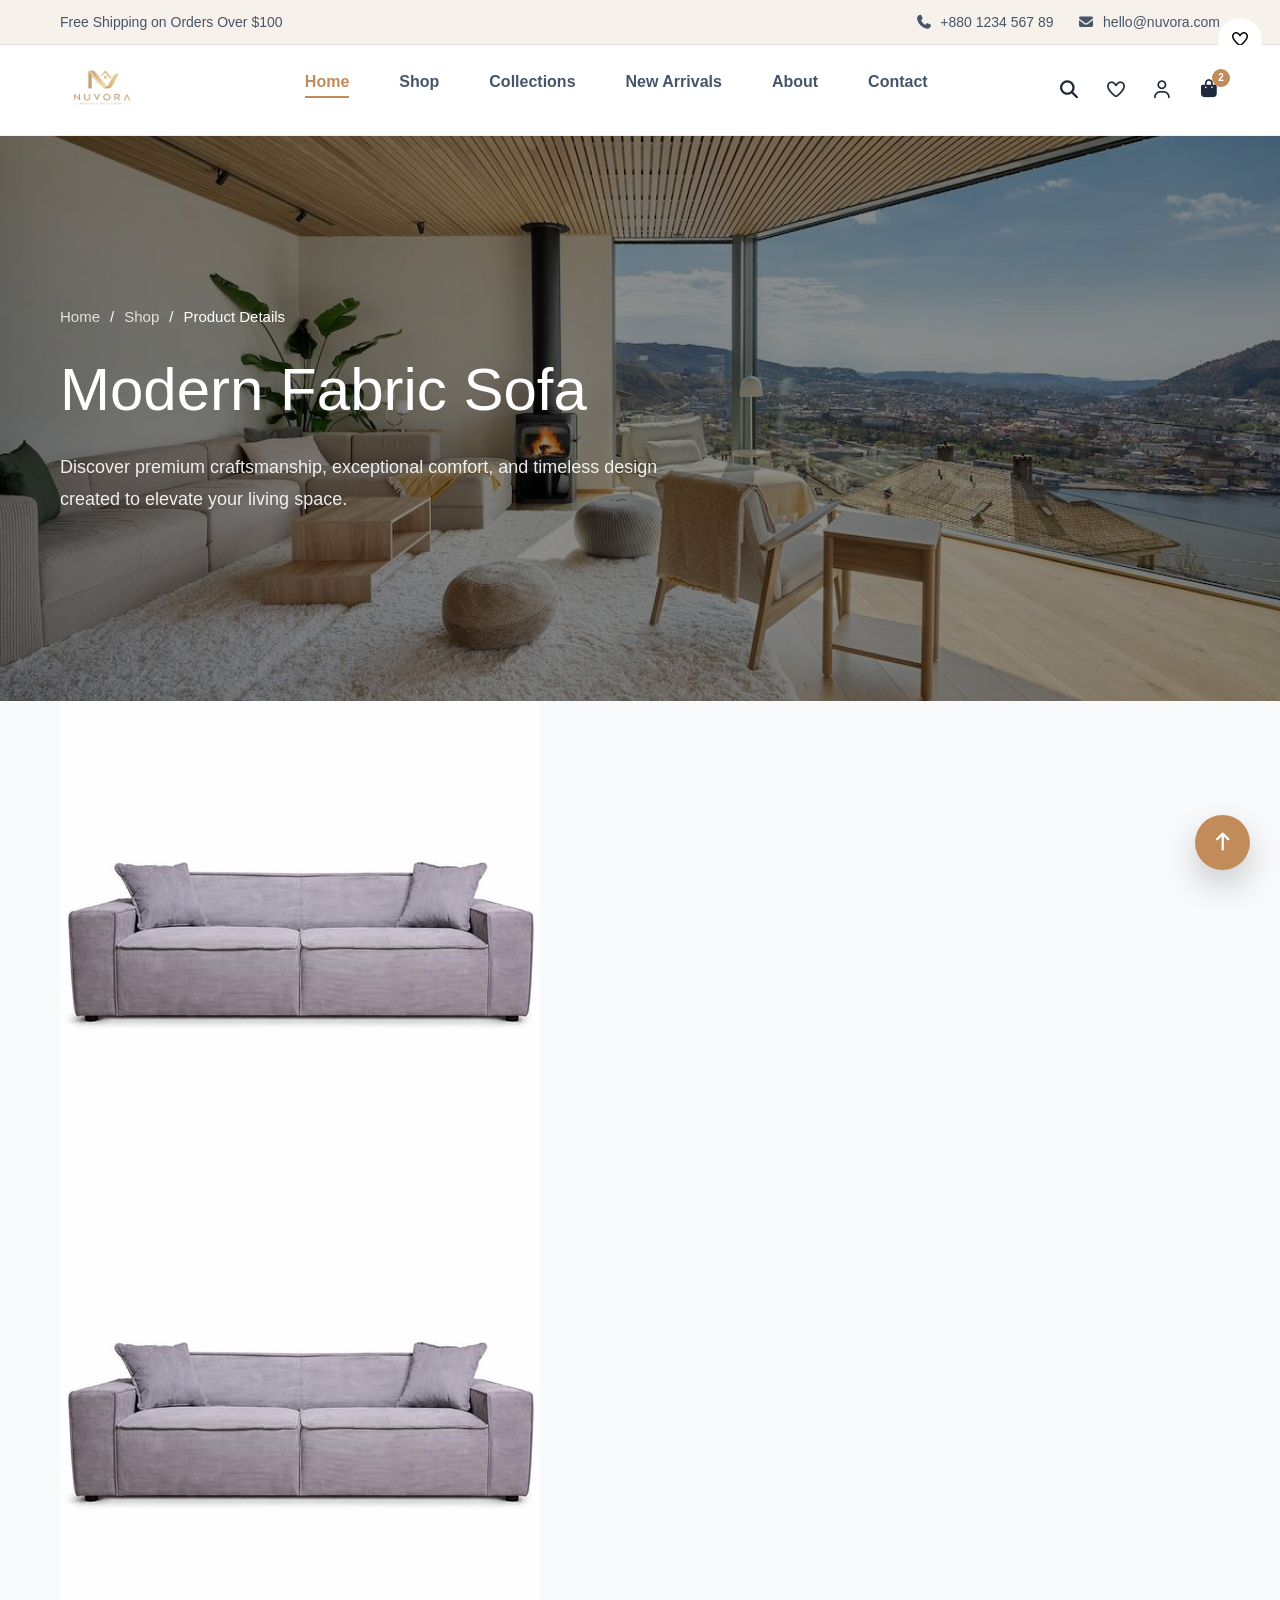
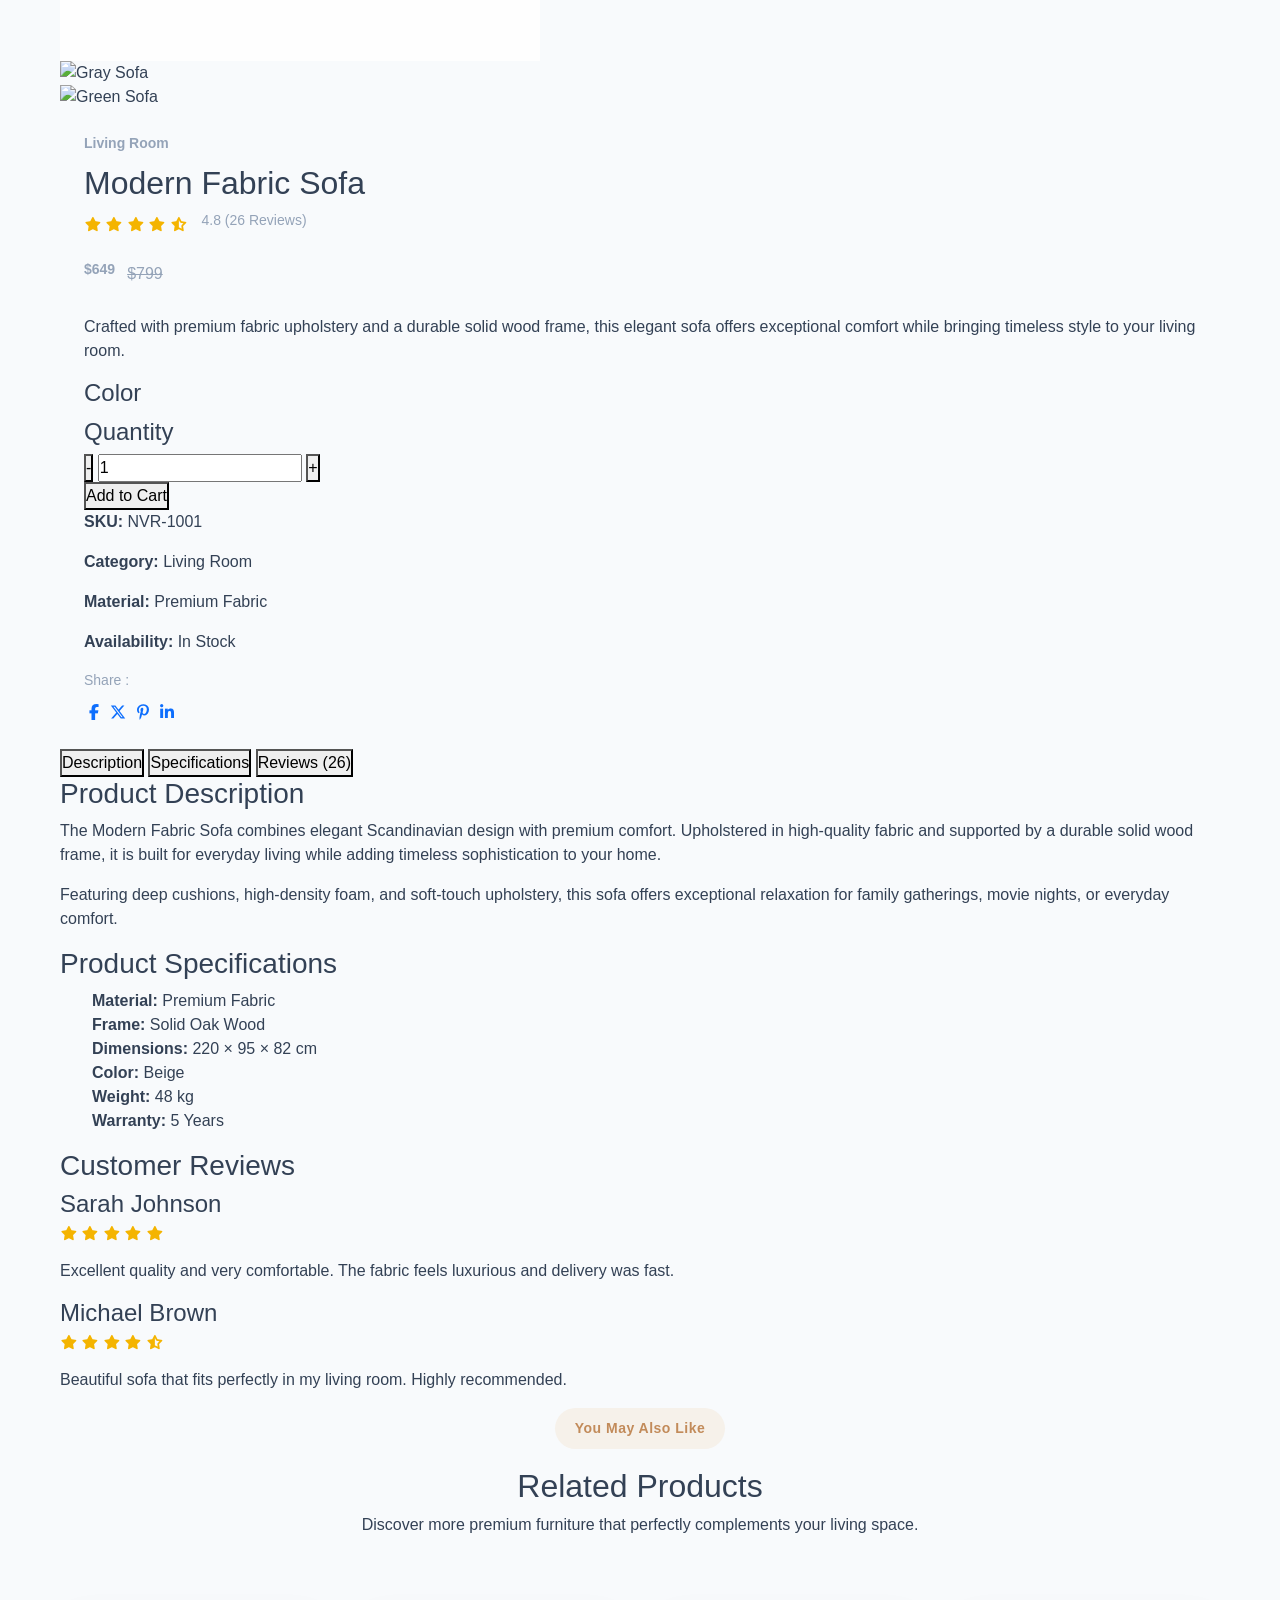
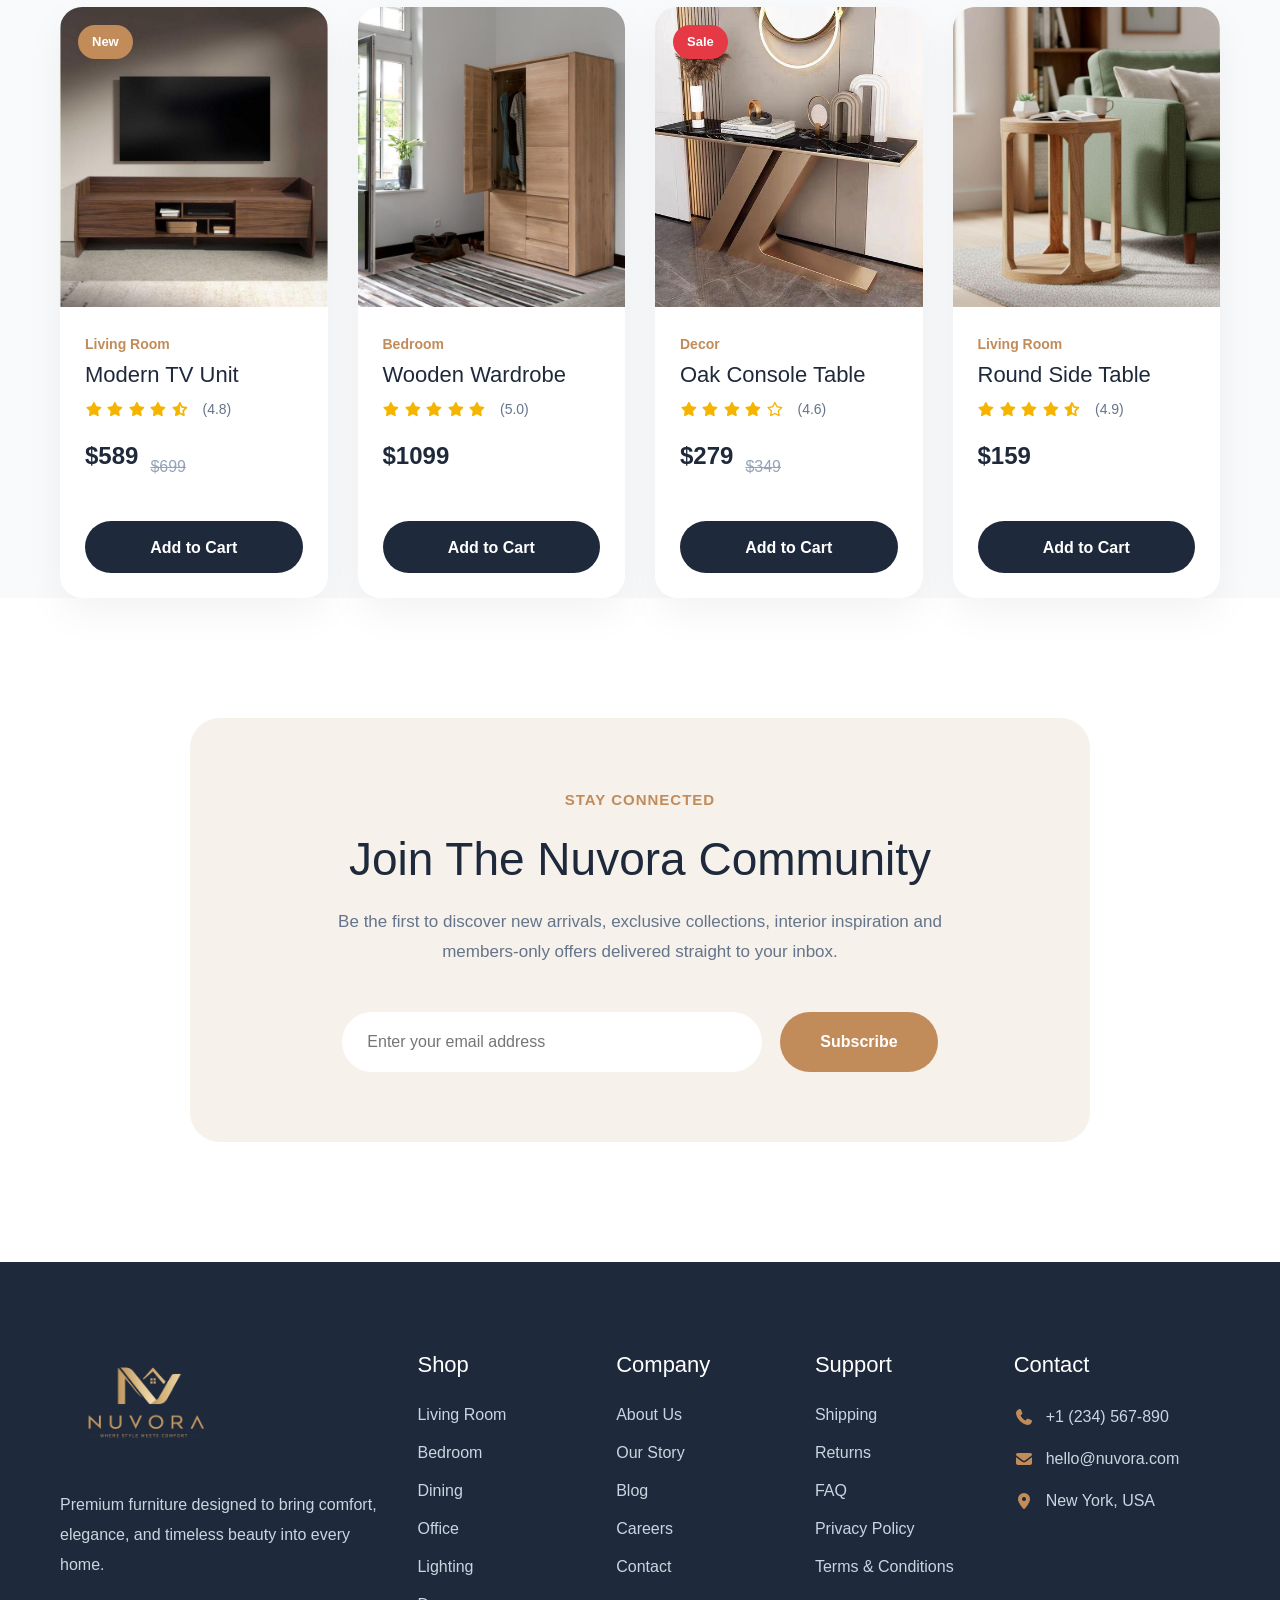
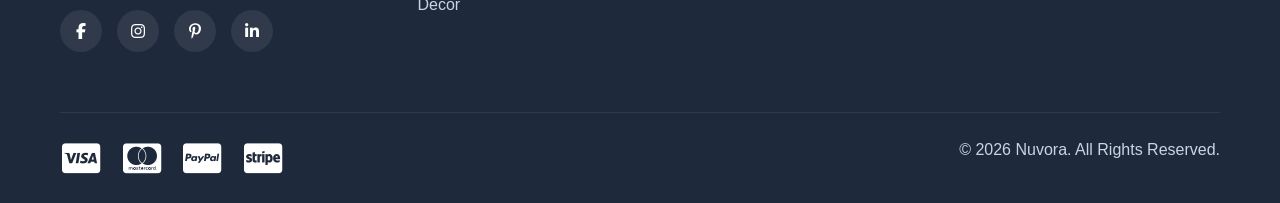
==== product-details.html @ f6ac7748 "Add files via upload" ====
<!DOCTYPE html>
<html lang="en">
<head>
    <meta charset="UTF-8">
    <meta name="viewport" content="width=device-width, initial-scale=1.0">
    <!-- <title>Document</title> -->
    <title>NUVORA</title>
    <link rel="icon" type="image/png" href="assets/images/banner-logo.png">

    <link href="https://cdn.jsdelivr.net/npm/bootstrap@5.3.7/dist/css/bootstrap.min.css" rel="stylesheet">
    <link rel="stylesheet" href="https://cdn.jsdelivr.net/npm/swiper@11/swiper-bundle.min.css">
    <!-- <link rel="stylesheet" href="https://cdn.jsdelivr.net/npm/embla-carousel/embla-carousel.min.css"> -->
    <!-- <link href="https://unpkg.com/aos@2.3.1/dist/aos.css" rel="stylesheet"> -->
    <link rel="stylesheet" href="assets/css/fonts.css">
    <link rel="stylesheet" href="assets/icons/fontawesome/css/all.css">
    <link rel="stylesheet" href="assets/css/style.css">
    <link rel="stylesheet" href="assets/css/responsive.css">
</head>
<body>
    <!-- =========================
        TOP BAR
    ========================= -->
    <div class="top-bar">
        <div class="container">
            <div class="top-bar-wrapper">

                <div class="top-bar-left">
                    <span>Free Shipping on Orders Over $100</span>
                </div>

                <div class="top-bar-right">
                    <a href="tel:+880123456789">
                        <i class="fa-solid fa-phone"></i>
                        +880 1234 567 89
                    </a>

                    <a href="mailto:hello@nuvora.com">
                        <i class="fa-solid fa-envelope"></i>
                        hello@nuvora.com
                    </a>
                </div>

            </div>
        </div>
    </div>



    <!-- =========================
        HEADER
    ========================= -->
    <header class="header">

        <div class="container">

            <nav class="navbar">

                <!-- Logo -->
                <a href="index.html" class="logo">
                    <img src="assets/images/banner-logo.png" alt="NUVORA">
                </a>

                <!-- Menu -->
                <ul class="nav-menu" id="navMenu">

                    <li>
                        <a href="index.html" class="active">Home</a>
                    </li>

                    <li>
                        <a href="shop.html">Shop</a>
                    </li>

                    <li>
                        <a href="collections.html">Collections</a>
                    </li>

                    <li>
                        <a href="new-arrivals.html">New Arrivals</a>
                    </li>

                    <li>
                        <a href="about.html">About</a>
                    </li>

                    <li>
                        <a href="contact.html">Contact</a>
                    </li>

                </ul>

                <!-- Actions -->
                <div class="nav-actions">

                    <!-- Search -->
                    <a href="shop.html" class="nav-icon">
                        <i class="fa-solid fa-magnifying-glass"></i>
                    </a>

                    <!-- Wishlist -->
                    <a href="wishlist.html" class="nav-icon">
                        <i class="fa-regular fa-heart"></i>
                    </a>

                    <!-- Login / My Account -->
                    <a href="login.html" class="nav-icon">
                        <i class="fa-regular fa-user"></i>
                    </a>

                    <!-- Cart -->
                    <a href="cart.html" class="nav-icon cart-icon">
                        <i class="fa-solid fa-bag-shopping"></i>
                        <span class="cart-count">2</span>
                    </a>

                </div>

                <!-- Mobile Toggle -->
                <button class="menu-toggle" id="menuToggle">
                    <span></span>
                    <span></span>
                    <span></span>
                </button>

            </nav>

        </div>

    </header>




    
    <!-- ===================================================
            PRODUCT DETAILS BANNER
    =================================================== -->
    <section class="shop-banner">

        <div class="container">

            <div class="shop-banner-content">

                <div class="breadcrumb">

                    <a href="index.html">Home</a>

                    <span>/</span>

                    <a href="shop.html">Shop</a>

                    <span>/</span>

                    <span>Product Details</span>

                </div>

                <h1>
                    Modern Fabric Sofa
                </h1>

                <p>

                    Discover premium craftsmanship, exceptional comfort,
                    and timeless design created to elevate your living space.

                </p>

            </div>

        </div>

    </section>







    <!-- ===================================================
            PRODUCT DETAILS
    =================================================== -->
    <section class="product-details">

        <div class="container">

            <div class="product-details-wrapper">

                <!-- ==========================
                        PRODUCT GALLERY
                ========================== -->

                <div class="product-gallery">

                    <!-- Main Image -->

                    <div class="product-main-image">

                        <img
                            id="mainProductImage"
                            src="assets/images/products/sofa.jpg"
                            alt="Modern Fabric Sofa"
                        >

                    </div>

                    <!-- Thumbnails -->

                    <div class="product-thumbnails">

                        <img
                            class="thumbnail active"
                            src="assets/images/products/sofa.jpg"
                            alt="Beige Sofa">

                        <img
                            class="thumbnail"
                            src="assets/images/products/sofa-gray.jpg"
                            alt="Gray Sofa">

                        <img
                            class="thumbnail"
                            src="assets/images/products/sofa-green.jpg"
                            alt="Green Sofa">

                    </div>

                </div>

                <!-- ==========================
                        PRODUCT INFO
                ========================== -->

                <div class="product-info">

                    <span class="product-category">

                        Living Room

                    </span>

                    <h2>

                        Modern Fabric Sofa

                    </h2>

                    <!-- Rating -->

                    <div class="product-rating">

                        <i class="fa-solid fa-star"></i>
                        <i class="fa-solid fa-star"></i>
                        <i class="fa-solid fa-star"></i>
                        <i class="fa-solid fa-star"></i>
                        <i class="fa-solid fa-star-half-stroke"></i>

                        <span>

                            4.8 (26 Reviews)

                        </span>

                    </div>

                    <!-- Price -->

                    <div class="product-price">

                        <span class="price">

                            $649

                        </span>

                        <del>

                            $799

                        </del>

                    </div>

                    <!-- Description -->

                    <p class="product-description">

                        Crafted with premium fabric upholstery and a durable
                        solid wood frame, this elegant sofa offers exceptional
                        comfort while bringing timeless style to your living room.

                    </p>

                    <!-- Colors -->

                    <div class="product-colors">

                        <h4>

                            Color

                        </h4>

                        <div class="color-options">

                            <span
                                class="color beige active"
                                data-image="assets/images/products/sofa.jpg">
                            </span>

                            <span
                                class="color gray"
                                data-image="assets/images/products/sofa-gray.jpg">
                            </span>

                            <span
                                class="color green"
                                data-image="assets/images/products/sofa-green.jpg">
                            </span>

                        </div>

                    </div>

                    <!-- Quantity -->

                    <div class="product-quantity">

                        <h4>

                            Quantity

                        </h4>

                        <div class="quantity-box">

                            <button id="minusBtn">

                                -

                            </button>

                            <input
                                id="quantityInput"
                                type="text"
                                value="1"
                                readonly
                            >

                            <button id="plusBtn">

                                +

                            </button>

                        </div>

                    </div>

                    <!-- Buttons -->

                    <div class="product-buttons">

                        <button class="add-cart-btn">

                            Add to Cart

                        </button>

                        <button class="wishlist-btn">

                            <i class="fa-regular fa-heart"></i>

                        </button>

                    </div>

                    <!-- Product Meta -->

                    <div class="product-meta">

                        <p>

                            <strong>SKU:</strong>

                            NVR-1001

                        </p>

                        <p>

                            <strong>Category:</strong>

                            Living Room

                        </p>

                        <p>

                            <strong>Material:</strong>

                            Premium Fabric

                        </p>

                        <p>

                            <strong>Availability:</strong>

                            In Stock

                        </p>

                    </div>

                    <!-- Social -->

                    <div class="product-share">

                        <span>

                            Share :

                        </span>

                        <a href="#">

                            <i class="fa-brands fa-facebook-f"></i>

                        </a>

                        <a href="#">

                            <i class="fa-brands fa-x-twitter"></i>

                        </a>

                        <a href="#">

                            <i class="fa-brands fa-pinterest-p"></i>

                        </a>

                        <a href="#">

                            <i class="fa-brands fa-linkedin-in"></i>

                        </a>

                    </div>

                </div>

            </div>

        </div>

    </section>




    <!-- ===================================================
        PRODUCT INFORMATION
    =================================================== -->
    <section class="product-information">

        <div class="container">

            <!-- Tabs -->

            <div class="product-tabs">

                <button class="tab-btn active" data-tab="description">

                    Description

                </button>

                <button class="tab-btn" data-tab="specifications">

                    Specifications

                </button>

                <button class="tab-btn" data-tab="reviews">

                    Reviews (26)

                </button>

            </div>

            <!-- Tab Content -->

            <div class="tab-content-wrapper">

                <!-- Description -->

                <div
                    class="tab-content active"
                    id="description">

                    <h3>

                        Product Description

                    </h3>

                    <p>

                        The Modern Fabric Sofa combines elegant Scandinavian
                        design with premium comfort. Upholstered in
                        high-quality fabric and supported by a durable
                        solid wood frame, it is built for everyday living
                        while adding timeless sophistication to your home.

                    </p>

                    <p>

                        Featuring deep cushions, high-density foam,
                        and soft-touch upholstery, this sofa offers
                        exceptional relaxation for family gatherings,
                        movie nights, or everyday comfort.

                    </p>

                </div>

                <!-- Specifications -->

                <div
                    class="tab-content"
                    id="specifications">

                    <h3>

                        Product Specifications

                    </h3>

                    <ul>

                        <li><strong>Material:</strong> Premium Fabric</li>

                        <li><strong>Frame:</strong> Solid Oak Wood</li>

                        <li><strong>Dimensions:</strong> 220 × 95 × 82 cm</li>

                        <li><strong>Color:</strong> Beige</li>

                        <li><strong>Weight:</strong> 48 kg</li>

                        <li><strong>Warranty:</strong> 5 Years</li>

                    </ul>

                </div>

                <!-- Reviews -->

                <div
                    class="tab-content"
                    id="reviews">

                    <h3>

                        Customer Reviews

                    </h3>

                    <div class="review-item">

                        <h4>

                            Sarah Johnson

                        </h4>

                        <div class="product-rating">

                            <i class="fa-solid fa-star"></i>
                            <i class="fa-solid fa-star"></i>
                            <i class="fa-solid fa-star"></i>
                            <i class="fa-solid fa-star"></i>
                            <i class="fa-solid fa-star"></i>

                        </div>

                        <p>

                            Excellent quality and very comfortable.
                            The fabric feels luxurious and delivery
                            was fast.

                        </p>

                    </div>

                    <div class="review-item">

                        <h4>

                            Michael Brown

                        </h4>

                        <div class="product-rating">

                            <i class="fa-solid fa-star"></i>
                            <i class="fa-solid fa-star"></i>
                            <i class="fa-solid fa-star"></i>
                            <i class="fa-solid fa-star"></i>
                            <i class="fa-solid fa-star-half-stroke"></i>

                        </div>

                        <p>

                            Beautiful sofa that fits perfectly
                            in my living room. Highly recommended.

                        </p>

                    </div>

                </div>

            </div>

        </div>

    </section>





    <!-- ===================================================
        RELATED PRODUCTS
=================================================== -->
<section class="related-products">

    <div class="container">

        <div class="section-heading">

            <span class="section-subtitle">

                You May Also Like

            </span>

            <h2>

                Related Products

            </h2>

            <p>

                Discover more premium furniture that perfectly complements
                your living space.

            </p>

        </div>

        <div class="product-grid">

            <!-- Product 9 -->
            <div class="product-card"
                data-category="living-room"
                data-price="589"
                data-material="wood">

                <div class="product-image">

                    <span class="product-badge">New</span>

                    <a href="product-details.html">
                        <img src="assets/images/products/tv-unit.jpg" alt="Modern TV Unit">
                    </a>

                    <div class="product-icons">

                        <a href="#"><i class="fa-regular fa-heart"></i></a>

                    </div>

                </div>

                <div class="product-content">

                    <span class="product-category">
                        Living Room
                    </span>

                    <h3>

                        <a href="product-details.html">
                            Modern TV Unit
                        </a>

                    </h3>

                    <div class="product-rating">

                        <i class="fa-solid fa-star"></i>
                        <i class="fa-solid fa-star"></i>
                        <i class="fa-solid fa-star"></i>
                        <i class="fa-solid fa-star"></i>
                        <i class="fa-solid fa-star-half-stroke"></i>

                        <span>(4.8)</span>

                    </div>

                    <div class="product-price">

                        <span class="price">$589</span>

                        <del>$699</del>

                    </div>

                    <button class="cart-btn">

                        Add to Cart

                    </button>

                </div>

            </div>

            <!-- Product 10 -->
            <div class="product-card"
                data-category="bedroom"
                data-price="1099"
                data-material="wood">

                <div class="product-image">

                    <a href="product-details.html">
                        <img src="assets/images/products/wardrobe.jpg" alt="Wooden Wardrobe">
                    </a>

                    <div class="product-icons">

                        <a href="#"><i class="fa-regular fa-heart"></i></a>

                    </div>

                </div>

                <div class="product-content">

                    <span class="product-category">
                        Bedroom
                    </span>

                    <h3>

                        <a href="product-details.html">
                            Wooden Wardrobe
                        </a>

                    </h3>

                    <div class="product-rating">

                        <i class="fa-solid fa-star"></i>
                        <i class="fa-solid fa-star"></i>
                        <i class="fa-solid fa-star"></i>
                        <i class="fa-solid fa-star"></i>
                        <i class="fa-solid fa-star"></i>

                        <span>(5.0)</span>

                    </div>

                    <div class="product-price">

                        <span class="price">$1099</span>

                    </div>

                    <button class="cart-btn">

                        Add to Cart

                    </button>

                </div>

            </div>

            <!-- Product 11 -->
            <div class="product-card"
                data-category="decor"
                data-price="279"
                data-material="wood">

                <div class="product-image">

                    <span class="product-badge sale">
                        Sale
                    </span>

                    <a href="product-details.html">
                        <img src="assets/images/products/console-table.jpg" alt="Console Table">
                    </a>

                    <div class="product-icons">

                        <a href="#"><i class="fa-regular fa-heart"></i></a>

                    </div>

                </div>

                <div class="product-content">

                    <span class="product-category">
                        Decor
                    </span>

                    <h3>

                        <a href="product-details.html">
                            Oak Console Table
                        </a>

                    </h3>

                    <div class="product-rating">

                        <i class="fa-solid fa-star"></i>
                        <i class="fa-solid fa-star"></i>
                        <i class="fa-solid fa-star"></i>
                        <i class="fa-solid fa-star"></i>
                        <i class="fa-regular fa-star"></i>

                        <span>(4.6)</span>

                    </div>

                    <div class="product-price">

                        <span class="price">$279</span>

                        <del>$349</del>

                    </div>

                    <button class="cart-btn">

                        Add to Cart

                    </button>

                </div>

            </div>

            <!-- Product 12 -->
            <div class="product-card"
                data-category="living-room"
                data-price="159"
                data-material="wood">

                <div class="product-image">

                    <a href="product-details.html">
                        <img src="assets/images/products/side-table.jpg" alt="Round Side Table">
                    </a>

                    <div class="product-icons">

                        <a href="#"><i class="fa-regular fa-heart"></i></a>

                    </div>

                </div>

                <div class="product-content">

                    <span class="product-category">
                        Living Room
                    </span>

                    <h3>

                        <a href="product-details.html">
                            Round Side Table
                        </a>

                    </h3>

                    <div class="product-rating">

                        <i class="fa-solid fa-star"></i>
                        <i class="fa-solid fa-star"></i>
                        <i class="fa-solid fa-star"></i>
                        <i class="fa-solid fa-star"></i>
                        <i class="fa-solid fa-star-half-stroke"></i>

                        <span>(4.9)</span>

                    </div>

                    <div class="product-price">

                        <span class="price">$159</span>

                    </div>

                    <button class="cart-btn">

                        Add to Cart

                    </button>

                </div>

            </div>

        </div>

    </div>

</section>












    <!-- ===================================================
        NEWSLETTER
    =================================================== -->
    <section class="newsletter">

        <div class="container">

            <div class="newsletter-box">

                <span class="newsletter-subtitle">
                    Stay Connected
                </span>

                <h2>
                    Join The Nuvora Community
                </h2>

                <p>
                    Be the first to discover new arrivals, exclusive collections,
                    interior inspiration and members-only offers delivered straight
                    to your inbox.
                </p>

                <form class="newsletter-form">

                    <input
                        type="email"
                        placeholder="Enter your email address"
                        required
                    >

                    <button type="submit">

                        Subscribe

                    </button>

                </form>

            </div>

        </div>

    </section>






    <!-- ==========================================
        FOOTER
    ========================================== -->
    <footer class="footer">

        <div class="container">

            <div class="footer-top">

                <!-- Brand -->

                <div class="footer-column footer-brand">

                    <a href="index.html" class="footer-logo">
                        <img src="assets/images/banner-logo.png" alt="Nuvora">
                    </a>

                    <p>

                        Premium furniture designed to bring comfort,
                        elegance, and timeless beauty into every home.

                    </p>

                    <div class="footer-social">

                        <a href="#"><i class="fa-brands fa-facebook-f"></i></a>

                        <a href="#"><i class="fa-brands fa-instagram"></i></a>

                        <a href="#"><i class="fa-brands fa-pinterest-p"></i></a>

                        <a href="#"><i class="fa-brands fa-linkedin-in"></i></a>

                    </div>

                </div>

                <!-- Shop -->

                <div class="footer-column">

                    <h3>Shop</h3>

                    <ul>

                        <li><a href="shop.html">Living Room</a></li>

                        <li><a href="shop.html">Bedroom</a></li>

                        <li><a href="shop.html">Dining</a></li>

                        <li><a href="shop.html">Office</a></li>

                        <li><a href="shop.html">Lighting</a></li>

                        <li><a href="shop.html">Decor</a></li>

                    </ul>

                </div>

                <!-- Company -->

                <div class="footer-column">

                    <h3>Company</h3>

                    <ul>

                        <li><a href="about.html">About Us</a></li>

                        <li><a href="about.html">Our Story</a></li>

                        <li><a href="blog.html">Blog</a></li>

                        <li><a href="careers.html">Careers</a></li>
                        
                        <li><a href="contact.html">Contact</a></li>

                    </ul>

                </div>

                <!-- Support -->

                <div class="footer-column">

                    <h3>Support</h3>

                    <ul>

                        <li><a href="shipping.html">Shipping</a></li>

                        <li><a href="returns.html">Returns</a></li>

                        <li><a href="faq.html">FAQ</a></li>

                        <li><a href="privacy-policy.html">Privacy Policy</a></li>

                        <li><a href="terms-conditions.html">Terms & Conditions</a></li>

                    </ul>

                </div>

                <!-- Contact -->

                <div class="footer-column">

                    <h3>Contact</h3>

                    <ul class="footer-contact">

                        <li>
                            <i class="fa-solid fa-phone"></i>
                            <a href="tel:+1234567890">+1 (234) 567-890</a>
                        </li>

                        <li>
                            <i class="fa-solid fa-envelope"></i>
                            <a href="mailto:hello@nuvora.com">hello@nuvora.com</a>
                        </li>

                        <li>
                            <i class="fa-solid fa-location-dot"></i>
                            New York, USA
                        </li>

                    </ul>

                </div>

            </div>

            <div class="footer-bottom">

                <div class="payment-icons">

                    <i class="fa-brands fa-cc-visa"></i>

                    <i class="fa-brands fa-cc-mastercard"></i>

                    <i class="fa-brands fa-cc-paypal"></i>

                    <i class="fa-brands fa-cc-stripe"></i>

                </div>

                <p>

                    © 2026 Nuvora. All Rights Reserved.

                </p>

            </div>

        </div>

        <!-- Back To Top -->

        <button class="back-top">

            <i class="fa-solid fa-arrow-up"></i>

        </button>

    </footer>








    


    <!-- <script src="https://unpkg.com/aos@2.3.1/dist/aos.js"></script> -->
    <script src="https://cdn.jsdelivr.net/npm/bootstrap@5.3.7/dist/js/bootstrap.bundle.min.js"></script>
    <script src="https://cdn.jsdelivr.net/npm/swiper@11/swiper-bundle.min.js"></script>
    <!-- <script src="https://cdn.jsdelivr.net/npm/embla-carousel/embla-carousel.umd.js"></script>
    <script src="https://cdn.jsdelivr.net/npm/embla-carousel-auto-scroll/embla-carousel-auto-scroll.umd.js"></script> -->
    <script src="assets/js/main.js"></script>
</body>
</html>
---- assets/css/fonts.css ----
/* Thin	100
Light	300
Book	350–400 (not standard, usually 400)
Regular	400
Medium	500
Semi Bold	600
Bold	700
Extra Bold	800
Black / Heavy	900 */



@font-face {
    font-family: 'Montserrat';
    src: url('../fonts/Montserrat/Montserrat-Regular.ttf');
    font-weight: 400;
}

@font-face {
    font-family: 'Montserrat';
    src: url('../fonts/Montserrat/Montserrat-SemiBold.ttf');
    font-weight: 600;
}

@font-face {
    font-family: 'Montserrat';
    src: url('../fonts/Montserrat/Montserrat-Bold.ttf');
    font-weight: 700;
}

@font-face {
    font-family: 'Inter';
    src: url('../fonts/Inter/Inter-Regular.ttf');
    font-weight: 400;
}

@font-face {
    font-family: 'Inter';
    src: url('../fonts/Inter/Inter-Medium.ttf');
    font-weight: 500;
}

@font-face {
    font-family: 'Inter';
    src: url('../fonts/Inter/Inter-SemiBold.ttf');
    font-weight: 600;
}
---- assets/css/style.css ----
:root{
    --primary-color:#2563EB;
    --secondary-color:#0F172A;
    --text-color:#334155;
    --bg-color:#F8FAFC;
    --white:#FFFFFF;
}

*{
    margin:0;
    padding:0;
    box-sizing:border-box;
}

body{
    font-family:'Inter',sans-serif;
    background:var(--bg-color);
    color:var(--text-color);
}

h1,h2,h3,h4,h5,h6{
    font-family:'Montserrat',sans-serif;
}

.container{
    width:100%;
    max-width:1200px;
    margin:auto;
    padding:0 20px;
}

a{
    text-decoration:none;
}

ul{
    list-style:none;
}

img{
    max-width:100%;
    display:block;
}



/* =========================
   TOP BAR
========================= */

.top-bar{
    background:#F6F1EA;
    border-bottom:1px solid rgba(0,0,0,.06);
}

.top-bar-wrapper{
    min-height:44px;
    display:flex;
    align-items:center;
    justify-content:space-between;
}

.top-bar-left span{
    font-size:14px;
    font-weight:500;
    color:#475569;
}

.top-bar-right{
    display:flex;
    align-items:center;
    gap:24px;
}

.top-bar-right a{
    text-decoration:none;
    color:#475569;
    font-size:14px;
    display:flex;
    align-items:center;
    gap:8px;
    transition:.3s;
}

.top-bar-right a:hover{
    color:#C28B5A;
}

/* =========================
   HEADER
========================= */

.header{
    position:sticky;
    top:0;
    z-index:1000;
    background:#FFFFFF;
    border-bottom:1px solid rgba(0,0,0,.06);
}

.navbar{
    height:90px;
    display:flex;
    align-items:center;
    justify-content:space-between;
}

/* =========================
   LOGO
========================= */

.logo img{
    height:55px;
    width:auto;
    display:block;
}

/* =========================
   MENU
========================= */

.nav-menu{
    display:flex;
    align-items:center;
    gap:50px;
}

.nav-menu li{
    list-style:none;
}

.nav-menu a{
    text-decoration:none;
    color:#475569;
    font-size:16px;
    font-weight:600;
    position:relative;
    transition:.3s;
}

.nav-menu a:hover,
.nav-menu a.active{
    color:#C28B5A;
}

.nav-menu a::after{
    content:'';
    position:absolute;
    left:0;
    bottom:-8px;
    width:0;
    height:2px;
    background:#C28B5A;
    transition:.3s;
}

.nav-menu a:hover::after,
.nav-menu a.active::after{
    width:100%;
}


/* =========================
   ACTIONS
========================= */

.nav-actions{
    display:flex;
    align-items:center;
    gap:24px;
}

.nav-icon{
    color:#1E293B;
    font-size:18px;
    position:relative;
    transition:.3s;
}

.nav-icon:hover{
    color:#C28B5A;
}

.cart-count{
    position:absolute;
    top:-8px;
    right:-10px;

    width:18px;
    height:18px;

    border-radius:50%;
    background:#C28B5A;

    color:#FFFFFF;
    font-size:10px;
    font-weight:600;

    display:flex;
    align-items:center;
    justify-content:center;
}

/* =========================
   MOBILE TOGGLE
========================= */

.menu-toggle{
    display:none;
    background:none;
    border:none;
    cursor:pointer;
}

.menu-toggle span{
    display:block;
    width:28px;
    height:2px;
    background:#1E293B;
    margin:6px 0;
    transition:.3s;
}

.menu-toggle.active span:nth-child(1){
    transform: translateY(8px) rotate(45deg);
}

.menu-toggle.active span:nth-child(2){
    opacity: 0;
}

.menu-toggle.active span:nth-child(3){
    transform: translateY(-8px) rotate(-45deg);
}
/* =========================
   RESPONSIVE
========================= */

@media(max-width:991px){

    .top-bar{
        display:none;
    }

    .menu-toggle{
        display:block;
    }

    .nav-actions{
        display:none;
    }

    .nav-menu{
        position:absolute;
        top:100%;
        left:0;

        width:100%;
        background:#FFFFFF;

        flex-direction:column;
        gap:0;

        max-height:0;
        overflow:hidden;

        transition:.4s ease;
        border-top:1px solid rgba(0,0,0,.08);
    }

    .nav-menu.active{
        max-height:500px;
        padding:15px 0;
    }

    .nav-menu li{
        width:100%;
        text-align:center;
    }

    .nav-menu a{
        display:block;
        padding:18px 0;
        border:none;
    }

    .nav-menu a::after{
        display:none;
    }


}

@media(max-width:576px){

    .navbar{
        height:80px;
    }

    .logo img{
        height:45px;
    }
}




/* ==========================================================
                        HERO SECTION
========================================================== */

.hero-section{
    background:#FAF8F5;
    padding:80px 0 100px;
    overflow:hidden;
}

.hero-wrapper{
    display:flex;
    justify-content:space-between;
    align-items:center;
    gap:70px;
}

/* ===============================
        LEFT CONTENT
================================ */

.hero-content{
    flex:1;
    max-width:600px;
}

.hero-badge{
    display:inline-flex;
    align-items:center;
    padding:10px 18px;

    background:#EFE6DA;
    color:#B67B49;

    border-radius:50px;

    font-size:14px;
    font-weight:600;

    letter-spacing:.5px;

    margin-bottom:28px;
}

.hero-content h1{

    font-family:'Montserrat',sans-serif;
    font-size:64px;
    font-weight:700;
    line-height:1.15;

    color:#1E293B;

    margin-bottom:28px;
}

.hero-content h1 span{
    color:#C28B5A;
}

.hero-content p{

    font-size:18px;
    line-height:32px;

    color:#64748B;

    max-width:520px;

    margin-bottom:40px;
}

/* ===============================
            BUTTONS
================================ */

.hero-buttons{

    display:flex;
    align-items:center;
    gap:18px;

    margin-bottom:55px;
}

.btn-primary{

    display:inline-flex;
    align-items:center;
    gap:12px;

    padding:18px 34px;

    background:#C28B5A;
    color:#FFFFFF;

    border-radius:50px;

    text-decoration:none;

    font-size:16px;
    font-weight:600;

    transition:.35s;
}

.btn-primary:hover{

    transform:translateY(-4px);

    background:#AF7648;
}

.btn-secondary{

    display:inline-flex;
    align-items:center;

    padding:18px 34px;

    border:1px solid #D7DCE3;

    border-radius:50px;

    color:#334155;

    text-decoration:none;

    font-size:16px;
    font-weight:600;

    transition:.35s;
}

.btn-secondary:hover{

    background:#FFFFFF;

    transform:translateY(-4px);
}

/* ===============================
        REVIEW
================================ */

.hero-review{

    display:flex;
    align-items:center;

    gap:18px;
}

.review-images{

    display:flex;
}

.review-images img{

    width:55px;
    height:55px;

    object-fit:cover;

    border-radius:50%;

    border:3px solid #FFFFFF;

    margin-left:-18px;
}

.review-images img:first-child{

    margin-left:0;
}

.stars{

    color:#F4B400;

    margin-bottom:6px;
}

.review-text p{

    margin:0;

    font-size:15px;

    line-height:24px;
}

/* ===============================
        HERO IMAGE
================================ */

.hero-image{

    flex:1;

    position:relative;
}

.hero-image img{

    width:100%;

    border-radius:30px;

    display:block;
}

/* ===============================
      FLOATING CARDS
================================ */

.floating-card{

    position:absolute;

    background:#FFFFFF;

    border-radius:18px;

    padding:22px;

    box-shadow:0 20px 50px rgba(0,0,0,.08);
}

.card-one{

    top:60px;
    left:-50px;

    width:240px;
}

.card-two{

    bottom:40px;
    right:-40px;

    width:180px;

    text-align:center;
}

.card-one h4{

    font-size:20px;

    color:#1E293B;

    margin-bottom:10px;
}

.card-one p{

    font-size:15px;

    line-height:25px;

    color:#64748B;
}

.card-two h3{

    font-size:42px;

    color:#C28B5A;

    margin-bottom:8px;
}

.card-two p{

    color:#64748B;

    font-size:15px;
}

/* ===============================
        TABLET
================================ */

@media(max-width:992px){

.hero-wrapper{

    flex-direction:column;

    text-align:center;
}

.hero-content{

    max-width:100%;
}

.hero-content p{

    max-width:100%;
}

.hero-buttons{

    justify-content:center;
}

.hero-review{

    justify-content:center;
}

.hero-image{

    margin-top:50px;
}

.card-one{

    left:20px;
}

.card-two{

    right:20px;
}

}

/* ===============================
        MOBILE
================================ */

@media(max-width:768px){

.hero-section{

    padding:70px 0;
}

.hero-content h1{

    font-size:42px;
}

.hero-content p{

    font-size:16px;

    line-height:28px;
}

.hero-buttons{

    flex-direction:column;

    width:100%;
}

.btn-primary,
.btn-secondary{

    width:100%;

    justify-content:center;
}

.review-images img{

    width:45px;
    height:45px;
}

.card-one,
.card-two{

    display:none;
}

}

/* ==================================================
                CATEGORY SECTION
================================================== */

.category-section{
    padding:120px 0;
    overflow:hidden;
    background:#FFFFFF;
}

.category-wrapper{
    display:flex;
    align-items:center;
    gap:60px;
}

/* LEFT */

.category-info{
    width:35%;
    flex-shrink:0;
}

/* ==========================
      SECTION HEADING
========================== */

.section-heading{
    max-width:700px;
    margin:0 auto 70px;
    text-align:center;
}

.section-subtitle{
    display:inline-block;
    padding:10px 20px;

    background:#F6F1EA;
    color:#C28B5A;

    border-radius:50px;

    font-size:14px;
    font-weight:600;

    letter-spacing:.5px;

    margin-bottom:18px;
}

.category-info h2{
    font-size:48px;
    margin:20px 0;
    color:#1E293B;
}

.category-info p{
    color:#64748B;
    line-height:30px;
}

/* RIGHT */
.category-slider{

    width:65%;

    overflow:hidden;

    position:relative;

    cursor:grab;

    user-select:none;

}

.category-slider.dragging{

    cursor:grabbing;

}

.category-track{

    display:flex;

    gap:24px;

    width:max-content;

    will-change:transform;

}

.category-item{

    width:280px;

    flex-shrink:0;

    position:relative;

    overflow:hidden;

    border-radius:24px;

}

.category-item img{

    width:100%;

    height:380px;

    object-fit:cover;

    display:block;

    user-select:none;

    -webkit-user-drag:none;

    pointer-events:none;

}

.category-item h3{

    position:absolute;

    left:30px;

    bottom:30px;

    color:#fff;

    z-index:2;

}

.category-item::before{

    content:"";

    position:absolute;

    inset:0;

    background:linear-gradient(
        to top,
        rgba(0,0,0,.6),
        rgba(0,0,0,0)
    );

    z-index:1;

}

.category-item h3{

    z-index:2;

}

/* TABLET */

@media(max-width:991px){

    .category-wrapper{
        flex-direction:column;
        align-items:flex-start;
    }

    .category-info,
    .category-slider{
        width:100%;
    }

}

/* MOBILE */

@media(max-width:768px){

    .category-section{
        padding:80px 0;
    }

    .category-info h2{
        font-size:36px;
    }

    .category-item{
        width:240px;
    }

    .category-item img{
        height:320px;
    }

}






/* =====================================================
                FEATURED PRODUCTS
===================================================== */

.featured-products{
    padding:120px 0;
    background:#FAF8F5;
}

/* =========================
        PRODUCT GRID
========================= */

.product-grid{

    display:grid;
    grid-template-columns:repeat(4,1fr);
    gap:30px;

}

/* =========================
        PRODUCT CARD
========================= */

.product-card{

    background:#FFFFFF;
    border-radius:22px;
    overflow:hidden;

    box-shadow:0 15px 40px rgba(0,0,0,.05);

    transition:.35s ease;
}

.product-card:hover{

    transform:translateY(-10px);

    box-shadow:0 25px 60px rgba(0,0,0,.10);
}

/* =========================
        PRODUCT IMAGE
========================= */

.product-image{

    position:relative;
    overflow:hidden;

}

.product-image img{

    width:100%;
    height:300px;

    object-fit:cover;
    display:block;

    transition:.5s;

}

.product-card:hover .product-image img{

    transform:scale(1.08);

}

/* =========================
            BADGE
========================= */

.product-badge{

    position:absolute;

    top:18px;
    left:18px;

    background:#C28B5A;
    color:#FFFFFF;

    padding:7px 14px;

    border-radius:30px;

    font-size:13px;
    font-weight:600;

    z-index:2;

}

.sale{

    background:#E63946;

}

/* =========================
        PRODUCT ICONS
========================= */

.product-icons{

    position:absolute;

    top:18px;
    right:-60px;

    display:flex;
    flex-direction:column;

    gap:12px;

    transition:.35s;

}

.product-card:hover .product-icons{

    right:18px;

}

.product-icons a{

    width:42px;
    height:42px;

    background:#FFFFFF;

    border-radius:50%;

    display:flex;
    justify-content:center;
    align-items:center;

    text-decoration:none;

    color:#1E293B;

    box-shadow:0 10px 20px rgba(0,0,0,.08);

    transition:.3s;

}

.product-icons a:hover{

    background:#C28B5A;
    color:#FFFFFF;

}

/* =========================
        CONTENT
========================= */

.product-content{

    padding:25px;

}

.product-category{

    color:#C28B5A;

    font-size:14px;
    font-weight:600;

}

.product-content a{

    margin:14px 0;

    font-size:22px;

    color:#1E293B;

    line-height:32px;

}

/* =========================
        RATING
========================= */

.product-rating{

    display:flex;
    align-items:center;

    gap:4px;

    margin-bottom:18px;

    color:#F4B400;

    font-size:14px;

}

.product-rating span{

    color:#64748B;

    margin-left:10px;

}

/* =========================
        PRICE
========================= */

.product-price{

    display:flex;
    align-items:center;

    gap:12px;

    margin-bottom:25px;

}

.price{

    font-size:24px;
    font-weight:700;

    color:#1E293B;

}

.product-price del{

    color:#94A3B8;

}

/* =========================
        BUTTON
========================= */

.cart-btn{

    display:block;
    width:100%;
    height:52px;
    padding:15px;
    border:none;
    border-radius:50px;
    background:#1E293B;
    color:#FFFFFF;
    text-align:center;
    text-decoration:none;
    font-weight:600;

    transition:.35s;

}

.cart-btn:hover{

    background:#C28B5A;

}


/* =========================
        TABLET
========================= */

@media(max-width:991px){

.product-grid{

    grid-template-columns:repeat(2,1fr);

}

}

/* =========================
        MOBILE
========================= */

@media(max-width:768px){

.section-heading{
    margin-bottom:50px;
}

.featured-products{

    padding:80px 0;

}

.product-grid{

    grid-template-columns:1fr;

}

.product-image img{

    height:260px;

}

.product-content{

    padding:22px;

}

.product-content h3{

    font-size:20px;

}

}


/* ======================================================
                WHY CHOOSE NUVORA
====================================================== */

.why-choose{

    padding:120px 0;

    background:#FFFFFF;

}

/* ============================= */

.why-grid{

    display:grid;

    grid-template-columns:repeat(4,1fr);

    gap:30px;

}

/* ============================= */

.why-card{

    text-align:center;

    padding:45px 30px;

    border:1px solid #ECECEC;

    border-radius:22px;

    transition:.35s ease;

}

.why-card:hover{

    transform:translateY(-10px);

    box-shadow:0 20px 50px rgba(0,0,0,.08);

}

/* ============================= */

.why-icon{

    width:90px;
    height:90px;

    margin:0 auto 28px;

    border-radius:50%;

    background:#F6F1EA;

    display:flex;
    justify-content:center;
    align-items:center;

    transition:.35s;

}

.why-card:hover .why-icon{

    background:#C28B5A;

}

.why-icon i{

    font-size:34px;

    color:#C28B5A;

    transition:.35s;

}

.why-card:hover .why-icon i{

    color:#FFFFFF;

}

/* ============================= */

.why-card h3{

    font-size:24px;

    color:#1E293B;

    margin-bottom:18px;

}

.why-card p{

    color:#64748B;

    line-height:28px;

    font-size:16px;

}

/* ============================= */

@media(max-width:991px){

.why-grid{

    grid-template-columns:repeat(2,1fr);

}

}

/* ============================= */

@media(max-width:768px){

.why-choose{

    padding:80px 0;

}

.why-grid{

    grid-template-columns:1fr;

}

.why-card{

    padding:35px 25px;

}

}


/* ===================================================
                TESTIMONIALS
=================================================== */

.testimonials{

    padding:120px 0;

    background:#FAF8F5;

}

.swiper-slide{
    height:auto;
    display:flex;
}

.swiper-slide .testimonial-card{
    width:100%;
}

.testimonial-card{

    background:#FFFFFF;

    border-radius:24px;

    padding:45px;

    text-align:center;

    box-shadow:0 20px 50px rgba(0,0,0,.06);

    height:100%;

    display:flex;
    flex-direction:column;

    transition:.35s ease;
}

.testimonial-card:hover{

    transform:translateY(-10px);

    box-shadow:0 25px 60px rgba(0,0,0,.10);
}

.testimonial-card img{

    width:90px;
    height:90px;

    border-radius:50%;

    object-fit:cover;

    margin-bottom:25px;

}

.stars{

    color:#F4B400;

    margin-bottom:20px;

}

.testimonial-card p{

    color:#64748B;

    line-height:30px;

    font-size:17px;

    margin-bottom:30px;

    flex-grow:1;
}

.testimonial-card h3{

    color:#1E293B;

    margin-bottom:8px;

}

.testimonial-card span{

    color:#94A3B8;

}

.testimonialSwiper{

    padding-bottom:70px;

}

.swiper-pagination-bullet{

    width:12px;

    height:12px;

}

.swiper-pagination-bullet-active{

    background:#C28B5A;

}



/* =====================================================
                    NEWSLETTER
===================================================== */

.newsletter{

    padding:120px 0;

    background:#FFFFFF;

}

.newsletter-box{

    max-width:900px;

    margin:auto;

    padding:70px 60px;

    background:#F6F1EA;

    border-radius:30px;

    text-align:center;

}

.newsletter-subtitle{

    display:inline-block;

    margin-bottom:20px;

    color:#C28B5A;

    font-size:15px;

    font-weight:600;

    letter-spacing:1px;

    text-transform:uppercase;

}

.newsletter-box h2{

    font-size:46px;

    color:#1E293B;

    margin-bottom:20px;

}

.newsletter-box p{

    max-width:650px;

    margin:0 auto 45px;

    color:#64748B;

    line-height:30px;

    font-size:17px;

}

/* ========================= */

.newsletter-form{

    display:flex;

    justify-content:center;

    gap:18px;

}

.newsletter-form input{

    width:420px;

    height:60px;

    border:none;

    outline:none;

    padding:0 25px;

    border-radius:50px;

    background:#FFFFFF;

    font-size:16px;

}

.newsletter-form button{

    border:none;

    cursor:pointer;

    padding:0 40px;

    border-radius:50px;

    background:#C28B5A;

    color:#FFFFFF;

    font-size:16px;

    font-weight:600;

    transition:.35s;

}

.newsletter-form button:hover{

    background:#1E293B;

}

/* ========================= */

@media(max-width:768px){

.newsletter{

    padding:80px 0;

}

.newsletter-box{

    padding:50px 30px;

}

.newsletter-box h2{

    font-size:34px;

}

.newsletter-form{

    flex-direction:column;

}

.newsletter-form input{

    width:100%;

}

.newsletter-form button{

    height:60px;

}

}



/* ======================================================
                        FOOTER
====================================================== */

.footer{

    background:#1E293B;
    color:#fff;
    padding:90px 0 0;
    position:relative;

}

.footer-top{

    display:grid;
    grid-template-columns:2fr 1fr 1fr 1fr 1.3fr;
    gap:40px;
    padding-bottom:60px;

}

.footer-logo img{

    width:170px;
    margin-bottom:25px;

}

.footer-brand p{

    color:#CBD5E1;
    line-height:30px;
    margin-bottom:30px;

}

.footer-social{

    display:flex;
    gap:15px;

}

.footer-social a{

    width:42px;
    height:42px;

    border-radius:50%;

    background:rgba(255,255,255,.08);

    display:flex;
    justify-content:center;
    align-items:center;

    color:#fff;

    text-decoration:none;

    transition:.3s;

}

.footer-social a:hover{

    background:#C28B5A;

}

.footer-column h3{

    margin-bottom:25px;
    font-size:22px;

}

.footer-column ul{

    list-style:none;
    margin:0;
    padding:0;
}

.footer-column ul li{

    margin-bottom:14px;

}

.footer-column ul li a{

    color:#CBD5E1;
    text-decoration:none;
    transition:.3s;

}

.footer-column ul li a:hover{

    color:#C28B5A;
    padding-left:6px;

}

.footer-contact li{

    color:#CBD5E1;
    display:flex;
    gap:12px;
    line-height:28px;

}

.footer-contact i{

    color:#C28B5A;
    margin-top:6px;

}

.footer-bottom{

    border-top:1px solid rgba(255,255,255,.08);

    padding:25px 0;

    display:flex;
    justify-content:space-between;
    align-items:center;
    flex-wrap:wrap;
    gap:20px;

}

.payment-icons{

    display:flex;
    gap:18px;
    font-size:34px;
    color:#fff;

}

.footer-bottom p{

    color:#CBD5E1;

}

.back-top{

    position:fixed;

    right:30px;
    bottom:30px;

    width:55px;
    height:55px;

    border:none;

    border-radius:50%;

    background:#C28B5A;

    color:#fff;

    cursor:pointer;

    font-size:18px;

    box-shadow:0 15px 35px rgba(0,0,0,.2);

    transition:.3s;

    z-index:999;

}

.back-top:hover{

    transform:translateY(-5px);

    background:#fff;
    color:#1E293B;

}

/* ========================= */

@media(max-width:991px){

.footer-top{

    grid-template-columns:repeat(2,1fr);

}

}

@media(max-width:768px){

.footer{

    padding-top:70px;

}

.footer-top{

    grid-template-columns:1fr;
    gap:35px;

}

.footer-bottom{

    flex-direction:column;
    text-align:center;

}

.payment-icons{

    justify-content:center;

}

}



/* =====================================================
                    SHOP BANNER
===================================================== */

.shop-banner{

    position:relative;

    padding:170px 0;

    background:url("../images/shop/shop-banner.jpg") center/cover no-repeat;

}

.shop-banner::before{

    content:"";

    position:absolute;

    inset:0;

    background:rgba(0,0,0,.45);

}

.shop-banner .container{

    position:relative;

    z-index:2;

}

.shop-banner-content{

    max-width:700px;

    color:#FFFFFF;

}

.breadcrumb{

    display:flex;

    align-items:center;

    gap:10px;

    margin-bottom:25px;

    font-size:15px;

}

.breadcrumb a{

    color:#FFFFFF;

    opacity:.8;

    transition:.3s;

}

.breadcrumb a:hover{

    color:#C28B5A;

    opacity:1;

}

.breadcrumb span{

    color:#FFFFFF;

}

.shop-banner h1{

    font-size:60px;

    margin-bottom:25px;

    line-height:1.2;

}

.shop-banner p{

    max-width:600px;

    line-height:32px;

    font-size:18px;

    color:rgba(255,255,255,.9);

}

/* ========================= */

@media(max-width:991px){

.shop-banner{

    padding:140px 0;

}

.shop-banner h1{

    font-size:46px;

}

}

@media(max-width:768px){

.shop-banner{

    padding:110px 0;

}

.shop-banner h1{

    font-size:34px;

}

.shop-banner p{

    font-size:16px;

    line-height:28px;

}

}



/* =====================================================
                    SHOP TOOLBAR
===================================================== */

.shop-toolbar{

    padding:60px 0 30px;

    background:#FFFFFF;

}

.toolbar-wrapper{

    display:flex;

    justify-content:space-between;

    align-items:center;

    gap:25px;

    flex-wrap:wrap;

}

.toolbar-left p{

    color:#475569;

    font-size:16px;

}

.toolbar-left strong{

    color:#1E293B;

}

.toolbar-right{

    display:flex;

    gap:18px;

    flex-wrap:wrap;

}

.toolbar-right select{

    min-width:180px;

    height:52px;

    padding:0 18px;

    border:1px solid #E5E7EB;

    border-radius:50px;

    background:#FFFFFF;

    color:#475569;

    font-size:15px;

    outline:none;

    cursor:pointer;

    transition:.3s;

}

.toolbar-right select:hover{

    border-color:#C28B5A;

}

.toolbar-right select:focus{

    border-color:#C28B5A;

}

.select-box{

    position: relative;

    width: 220px;

}

.select-box select{

    width: 100%;

    appearance: none;
    -webkit-appearance: none;
    -moz-appearance: none;

    padding: 14px 45px 14px 18px;

    border: 1px solid #E5E7EB;

    border-radius: 10px;

    background: #FFFFFF;

    cursor: pointer;

    outline: none;

}

.select-box i{

    position: absolute;

    right: 18px;

    top: 50%;

    transform: translateY(-50%);

    pointer-events: none;

    color: #64748B;

    font-size: 14px;

}

/* ========================= */

@media(max-width:991px){

.toolbar-wrapper{

    flex-direction:column;

    align-items:flex-start;

}

.toolbar-right{

    width:100%;

}

.toolbar-right select{

    flex:1;

    min-width:180px;

}

}

@media(max-width:768px){

.shop-toolbar{

    padding:40px 0 25px;

}

.toolbar-right{

    flex-direction:column;

}

.toolbar-right select{

    width:100%;

}

}


/* ======================================================
                FEATURED COLLECTION
====================================================== */

.featured-collection{

    padding:20px 0 70px;

    background:#FFFFFF;

}

.featured-banner{

    position:relative;

    min-height:420px;

    border-radius:30px;

    overflow:hidden;

    background:url("../images/shop/featured-banner.jpg") center center/cover no-repeat;

    display:flex;

    align-items:center;

}

.featured-overlay{

    position:absolute;

    inset:0;

    background:rgba(0,0,0,.45);

}

.featured-content{

    position:relative;

    z-index:2;

    max-width:520px;

    padding:60px;

    color:#FFFFFF;

}

.featured-content span{

    display:inline-block;

    color:#C28B5A;

    background:rgba(255,255,255,.12);

    padding:10px 18px;

    border-radius:50px;

    font-size:14px;

    font-weight:600;

    letter-spacing:1px;

    text-transform:uppercase;

    margin-bottom:22px;

}

.featured-content h2{

    font-size:48px;

    line-height:1.2;

    margin-bottom:22px;

}

.featured-content p{

    font-size:17px;

    line-height:30px;

    margin-bottom:35px;

    color:rgba(255,255,255,.9);

}

.primary-btn{

    display:inline-flex;

    align-items:center;

    justify-content:center;

    padding:16px 34px;

    border-radius:50px;

    background:#C28B5A;

    color:#FFFFFF;

    font-weight:600;

    transition:.35s;

}

.primary-btn:hover{

    background:#FFFFFF;

    color:#1E293B;

}

@media(max-width:991px){

    .featured-banner{

        min-height:360px;

    }

    .featured-content{

        padding:45px;

    }

    .featured-content h2{

        font-size:38px;

    }

}

@media(max-width:768px){

    .featured-collection{

        padding:10px 0 50px;

    }

    .featured-banner{

        min-height:320px;

    }

    .featured-content{

        padding:30px;

    }

    .featured-content h2{

        font-size:30px;

    }

    .featured-content p{

        font-size:16px;

        line-height:28px;

    }

}


/* ======================================================
                    SHOP PRODUCTS
====================================================== */

.shop-products{

    padding:70px 0 100px;

    background:#FAF8F5;

}

/* .product-grid{

    display:grid;

    grid-template-columns:repeat(4,1fr);

    gap:30px;

} */

/* ========================= */

/* .product-card{

    position:relative;

    overflow:hidden;

    border-radius:22px;

    background:#FFFFFF;

    border:1px solid #ECECEC;

    transition:.35s;

} */
/* 
.product-card:hover{

    transform:translateY(-8px);

    box-shadow:0 20px 45px rgba(0,0,0,.08);

} */

/* ========================= */

/* .product-image{

    position:relative;

    overflow:hidden;

    aspect-ratio:1/1;

    background:#F8F8F8;

} */

/* .product-image img{

    width:100%;
    height:100%;

    object-fit:cover;

    transition:.5s;

} */

.img-hover{

    position:absolute;

    inset:0;

    opacity:0;

}

.product-card:hover .img-default{

    opacity:0;

}

.product-card:hover .img-hover{

    opacity:1;

    transform:scale(1.05);

}

/* ========================= */

/* .product-badge{

    position:absolute;

    top:18px;
    left:18px;

    background:#C28B5A;

    color:#FFFFFF;

    padding:7px 14px;

    border-radius:30px;

    font-size:13px;

    font-weight:600;

    z-index:5;

} */

/* ========================= */

.wishlist-btn{

    position:absolute;

    top:18px;
    right:18px;

    width:44px;
    height:44px;

    border:none;

    border-radius:50%;

    background:#FFFFFF;

    cursor:pointer;

    z-index:5;

    transition:.35s;

}

.wishlist-btn:hover{

    background:#C28B5A;

    color:#FFFFFF;

}

/* ========================= */

.product-info{

    padding:24px;

}

.product-info span{

    display:block;

    color:#94A3B8;

    font-size:14px;

    margin-bottom:10px;

}

.product-info h3{

    font-size:22px;

    margin-bottom:14px;

}

.product-info h3 a{

    color:#1E293B;

    transition:.3s;

}

.product-info h3 a:hover{

    color:#C28B5A;

}

.rating{

    color:#F4B400;

    letter-spacing:2px;

    margin-bottom:18px;

}

.price{

    display:flex;

    align-items:center;

    gap:12px;

    margin-bottom:22px;

}

.new-price{

    font-size:24px;

    font-weight:700;

    color:#1E293B;

}

.price del{

    color:#94A3B8;

}

/* ========================= */

@media(max-width:1200px){

/* .product-grid{

    grid-template-columns:repeat(3,1fr);

} */

}

@media(max-width:991px){

/* .product-grid{

    grid-template-columns:repeat(2,1fr);

} */

}

@media(max-width:768px){

.shop-products{

    padding:10px 0 70px;

}

/* .product-grid{

    grid-template-columns:1fr;

} */

}



/* =====================================
        SHOP PAGINATION
===================================== */

.shop-pagination{
    padding:70px 0;
    background:#FAF8F5;
}

.pagination{
    display:flex;
    justify-content:center;
    align-items:center;
    gap:14px;
    flex-wrap:wrap;
}

/* Page Numbers Container */
#pageNumbers{
    display:flex;
    align-items:center;
    gap:14px;
    flex-wrap:wrap;
}

/* Buttons */
.page-number,
.page-btn{

    width:48px;
    height:48px;

    display:flex;
    justify-content:center;
    align-items:center;

    border:1px solid #E5E7EB;
    border-radius:12px;

    background:#FFFFFF;
    color:#1E293B;

    font-size:15px;
    font-weight:600;

    cursor:pointer;

    transition:.35s ease;
}

/* Hover */
.page-number:hover,
.page-btn:hover{

    border-color:#C28B5A;

}

/* Active Page */
.page-number.active{

    background:#C28B5A;
    color:#FFFFFF;
    border-color:#C28B5A;

}

/* Disabled */
.page-btn:disabled{

    opacity:.45;
    cursor:not-allowed;

}

/* =====================================
            TABLET
===================================== */

@media (max-width:991px){

    .pagination{
        gap:12px;
    }

    #pageNumbers{
        gap:12px;
    }

    .page-number,
    .page-btn{

        width:45px;
        height:45px;

    }

}

/* =====================================
            MOBILE
===================================== */

@media (max-width:768px){

    .shop-pagination{
        padding:60px 0;
    }

    .pagination{
        gap:10px;
    }

    #pageNumbers{
        gap:10px;
    }

    .page-number,
    .page-btn{

        width:42px;
        height:42px;

        font-size:14px;

    }

}
---- assets/css/responsive.css ----
/* =========================
   1400px (Wide desktop)
========================= */
@media (max-width: 1440px) {

}


/* =========================
   1200px (laptop)
========================= */
@media (max-width: 1200px) {

}




/* =========================
   991px (tablet/mobile)
========================= */
@media (max-width: 991px){

    
}




/* =========================
   768px (small tablet)
========================= */
@media (max-width: 767px){

}




/* =========================
   576px (mobile)
========================= */
@media (max-width: 576px) {

}
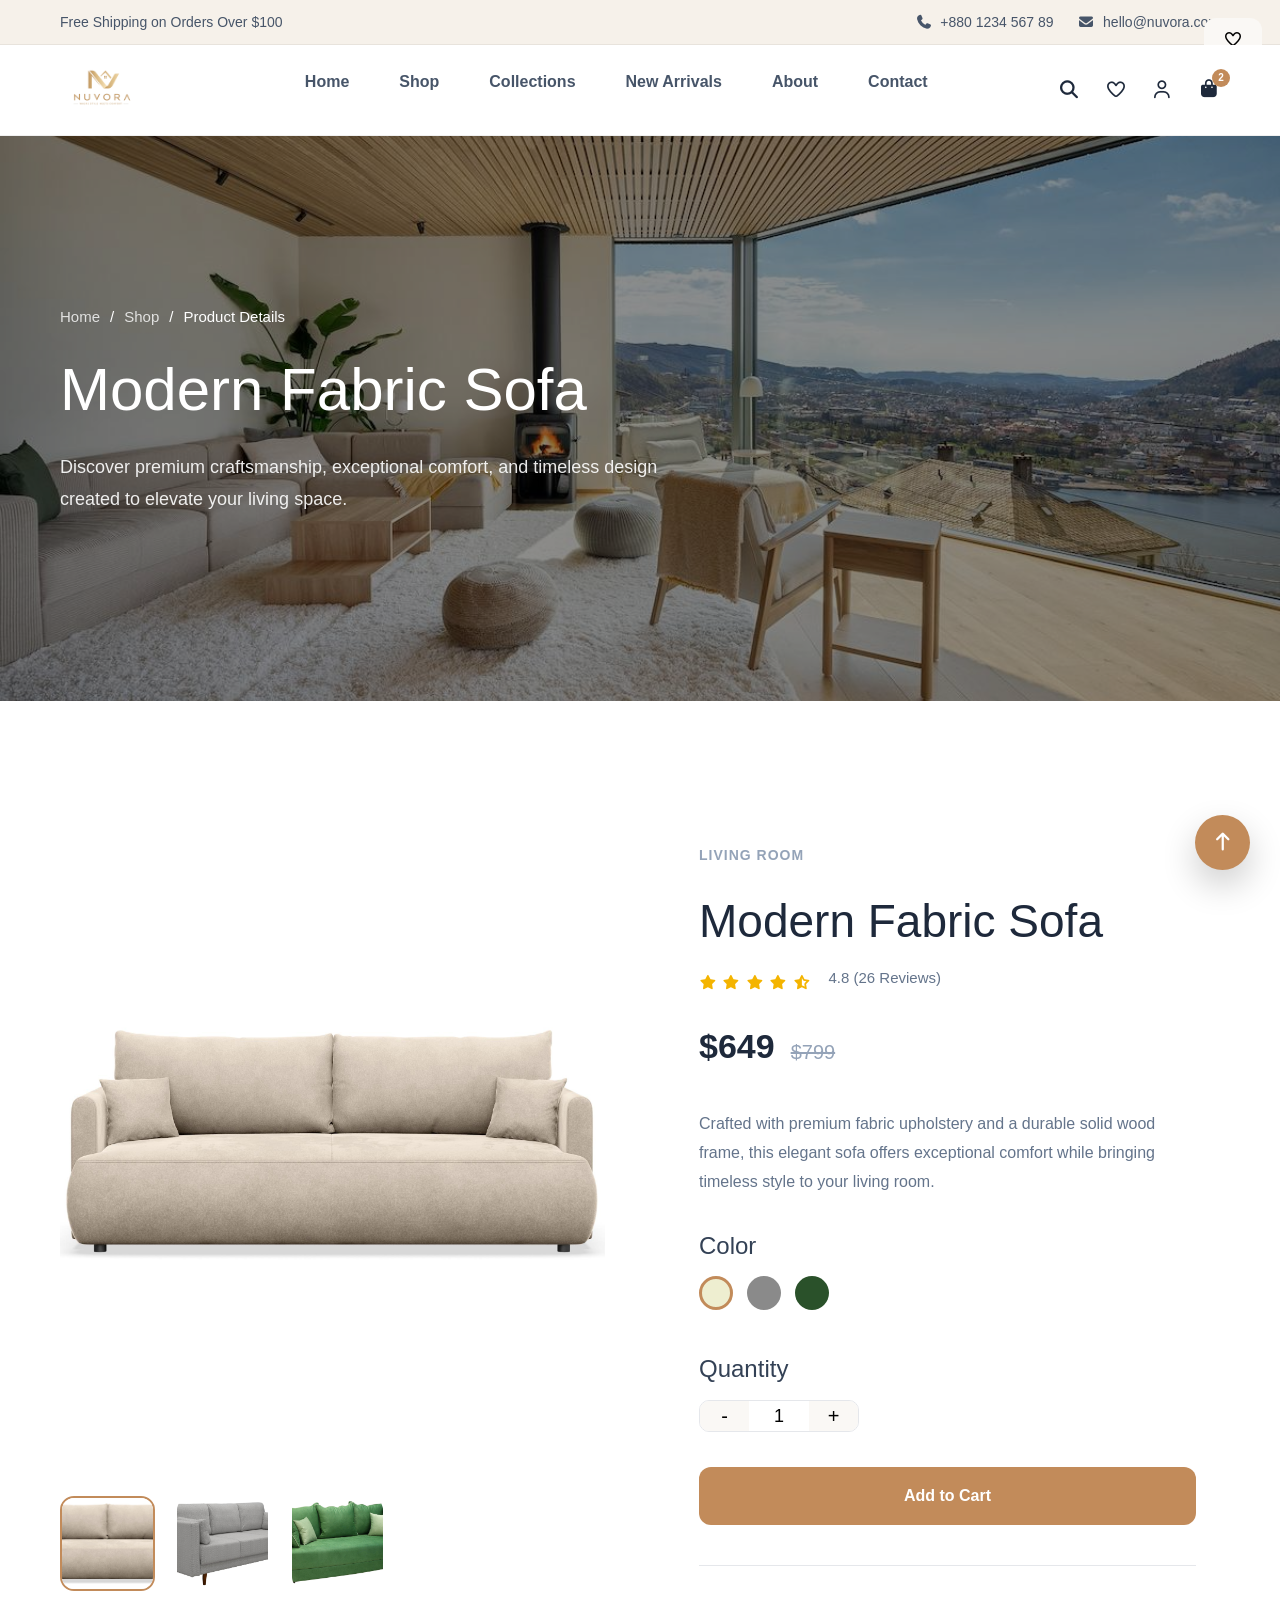
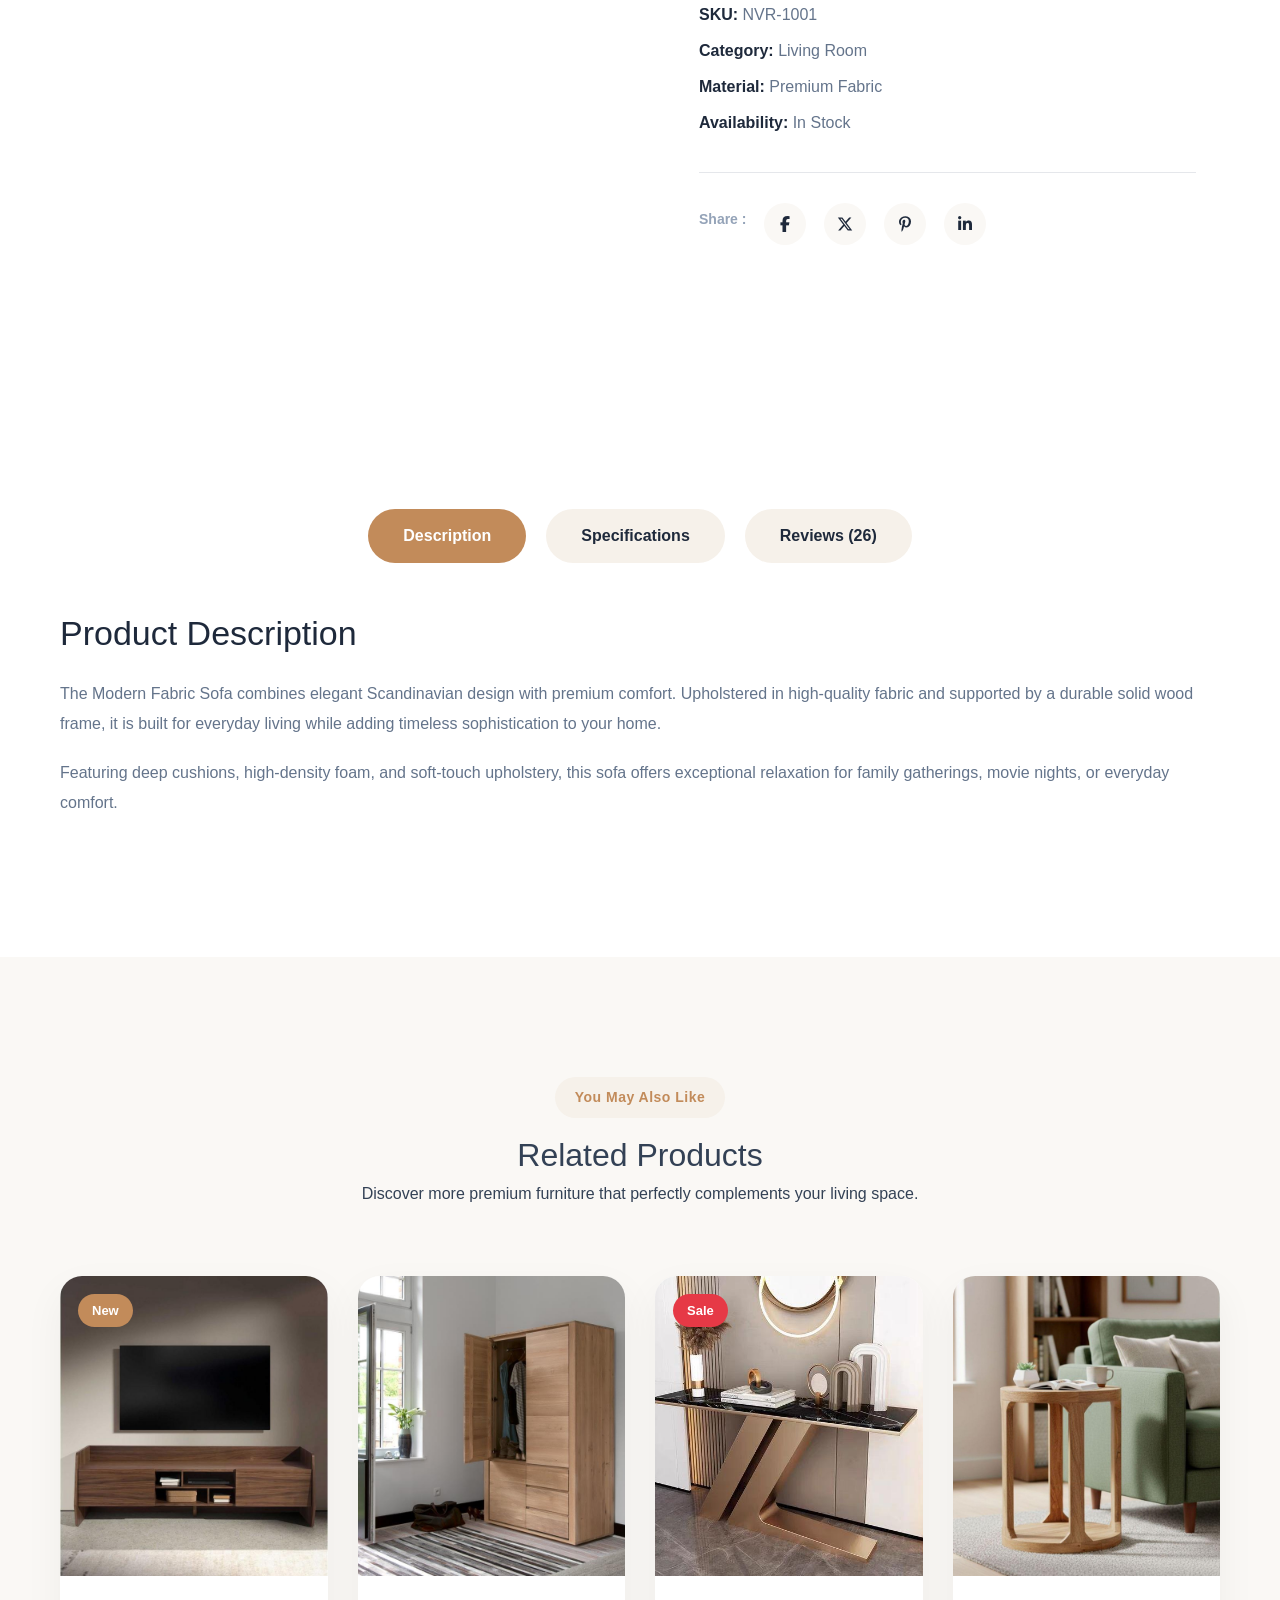
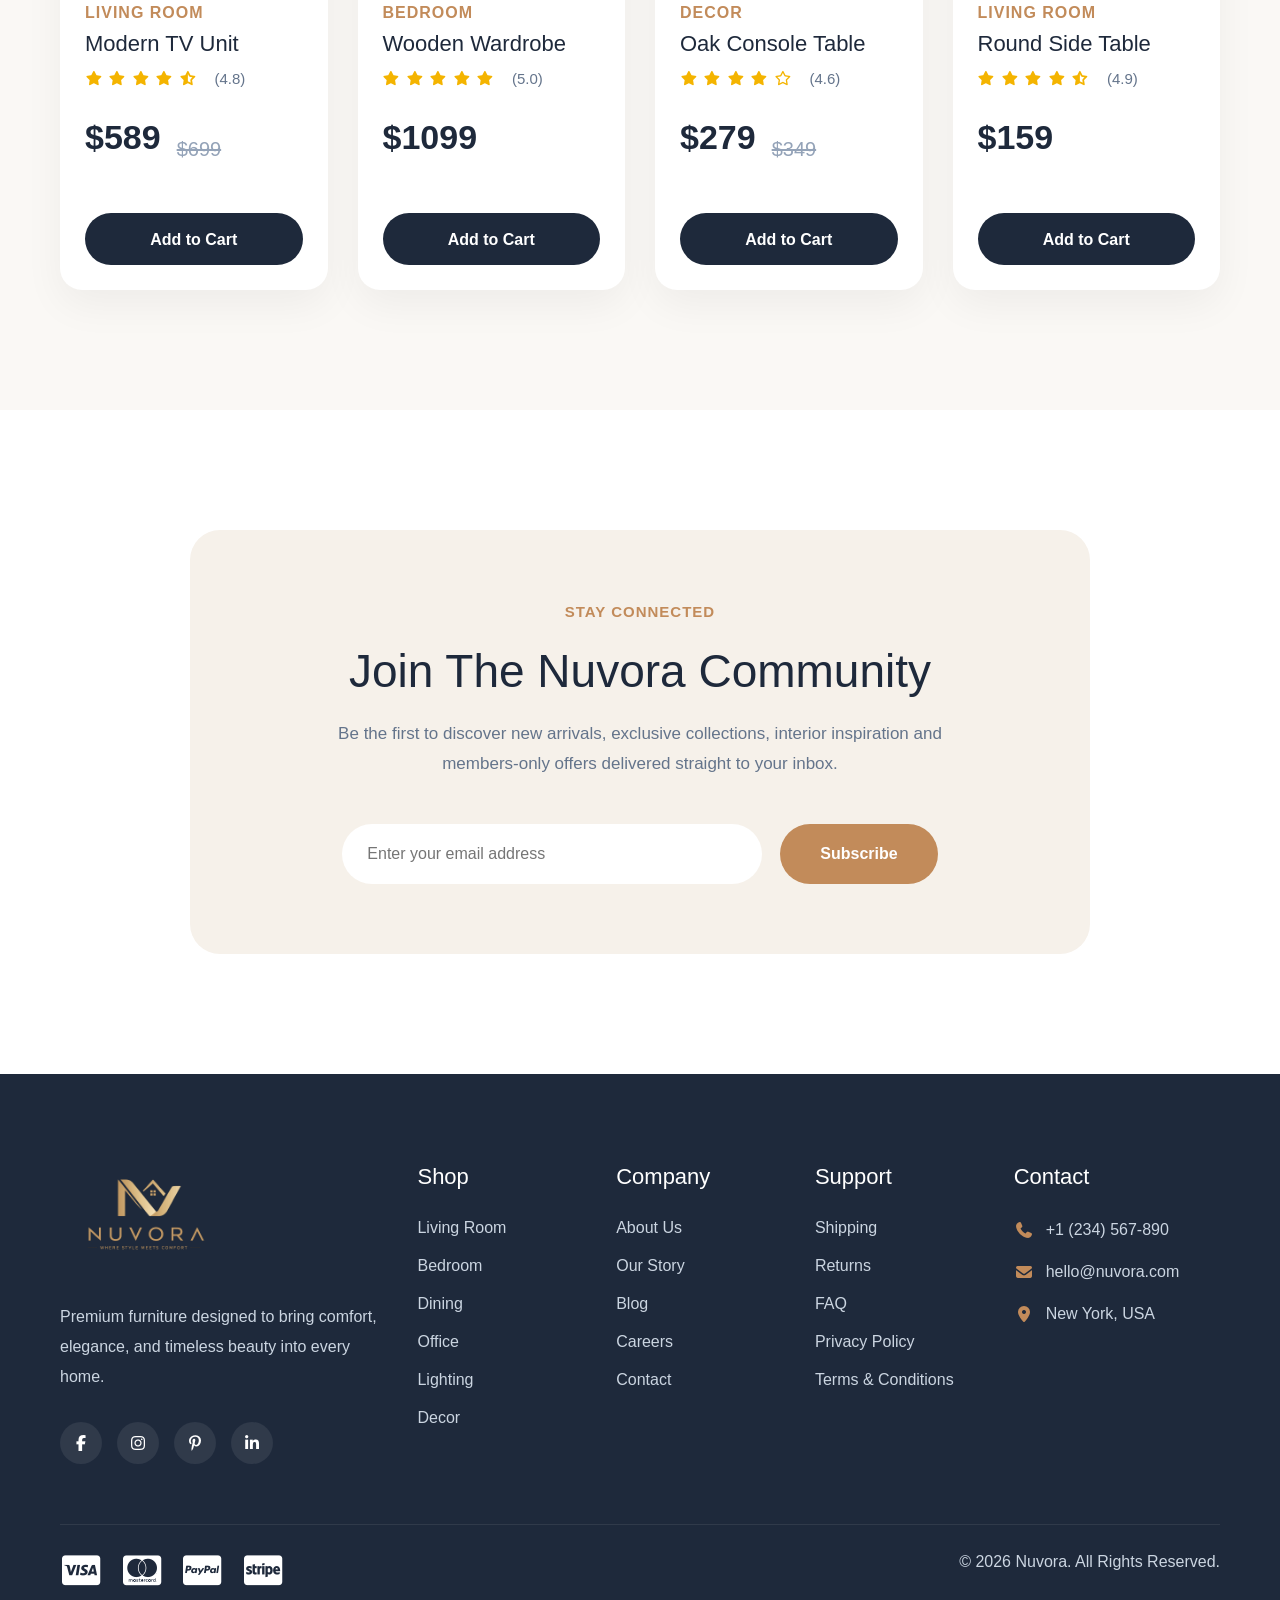
==== commit ef3563c3: "Add files via upload" ====
--- a/product-details.html
+++ b/product-details.html
@@ -6,6 +6,7 @@
     <!-- <title>Document</title> -->
     <title>NUVORA</title>
     <link rel="icon" type="image/png" href="assets/images/banner-logo.png">
+    
 
     <link href="https://cdn.jsdelivr.net/npm/bootstrap@5.3.7/dist/css/bootstrap.min.css" rel="stylesheet">
     <link rel="stylesheet" href="https://cdn.jsdelivr.net/npm/swiper@11/swiper-bundle.min.css">
@@ -64,7 +65,7 @@
                 <ul class="nav-menu" id="navMenu">
 
                     <li>
-                        <a href="index.html" class="active">Home</a>
+                        <a href="index.html">Home</a>
                     </li>
 
                     <li>
@@ -135,7 +136,7 @@
     <!-- ===================================================
             PRODUCT DETAILS BANNER
     =================================================== -->
-    <section class="shop-banner">
+    <section class="shop-banner common-banner">
 
         <div class="container">
 
@@ -640,299 +641,299 @@
 
     <!-- ===================================================
         RELATED PRODUCTS
-=================================================== -->
-<section class="related-products">
-
-    <div class="container">
-
-        <div class="section-heading">
-
-            <span class="section-subtitle">
-
-                You May Also Like
-
-            </span>
-
-            <h2>
-
-                Related Products
-
-            </h2>
-
-            <p>
-
-                Discover more premium furniture that perfectly complements
-                your living space.
-
-            </p>
+    =================================================== -->
+    <section class="related-products">
+
+        <div class="container">
+
+            <div class="section-heading">
+
+                <span class="section-subtitle">
+
+                    You May Also Like
+
+                </span>
+
+                <h2>
+
+                    Related Products
+
+                </h2>
+
+                <p>
+
+                    Discover more premium furniture that perfectly complements
+                    your living space.
+
+                </p>
+
+            </div>
+
+            <div class="product-grid">
+
+                <!-- Product 9 -->
+                <div class="product-card"
+                    data-category="living-room"
+                    data-price="589"
+                    data-material="wood">
+
+                    <div class="product-image">
+
+                        <span class="product-badge">New</span>
+
+                        <a href="product-details.html">
+                            <img src="assets/images/products/tv-unit.jpg" alt="Modern TV Unit">
+                        </a>
+
+                        <div class="product-icons">
+
+                            <a href="wishlist.html"><i class="fa-regular fa-heart"></i></a>
+
+                        </div>
+
+                    </div>
+
+                    <div class="product-content">
+
+                        <span class="product-category">
+                            Living Room
+                        </span>
+
+                        <h3>
+
+                            <a href="product-details.html">
+                                Modern TV Unit
+                            </a>
+
+                        </h3>
+
+                        <div class="product-rating">
+
+                            <i class="fa-solid fa-star"></i>
+                            <i class="fa-solid fa-star"></i>
+                            <i class="fa-solid fa-star"></i>
+                            <i class="fa-solid fa-star"></i>
+                            <i class="fa-solid fa-star-half-stroke"></i>
+
+                            <span>(4.8)</span>
+
+                        </div>
+
+                        <div class="product-price">
+
+                            <span class="price">$589</span>
+
+                            <del>$699</del>
+
+                        </div>
+
+                        <button class="cart-btn">
+
+                            Add to Cart
+
+                        </button>
+
+                    </div>
+
+                </div>
+
+                <!-- Product 10 -->
+                <div class="product-card"
+                    data-category="bedroom"
+                    data-price="1099"
+                    data-material="wood">
+
+                    <div class="product-image">
+
+                        <a href="product-details.html">
+                            <img src="assets/images/products/wardrobe.jpg" alt="Wooden Wardrobe">
+                        </a>
+
+                        <div class="product-icons">
+
+                            <a href="wishlist.html"><i class="fa-regular fa-heart"></i></a>
+
+                        </div>
+
+                    </div>
+
+                    <div class="product-content">
+
+                        <span class="product-category">
+                            Bedroom
+                        </span>
+
+                        <h3>
+
+                            <a href="product-details.html">
+                                Wooden Wardrobe
+                            </a>
+
+                        </h3>
+
+                        <div class="product-rating">
+
+                            <i class="fa-solid fa-star"></i>
+                            <i class="fa-solid fa-star"></i>
+                            <i class="fa-solid fa-star"></i>
+                            <i class="fa-solid fa-star"></i>
+                            <i class="fa-solid fa-star"></i>
+
+                            <span>(5.0)</span>
+
+                        </div>
+
+                        <div class="product-price">
+
+                            <span class="price">$1099</span>
+
+                        </div>
+
+                        <button class="cart-btn">
+
+                            Add to Cart
+
+                        </button>
+
+                    </div>
+
+                </div>
+
+                <!-- Product 11 -->
+                <div class="product-card"
+                    data-category="decor"
+                    data-price="279"
+                    data-material="wood">
+
+                    <div class="product-image">
+
+                        <span class="product-badge sale">
+                            Sale
+                        </span>
+
+                        <a href="product-details.html">
+                            <img src="assets/images/products/console-table.jpg" alt="Console Table">
+                        </a>
+
+                        <div class="product-icons">
+
+                            <a href="wishlist.html"><i class="fa-regular fa-heart"></i></a>
+
+                        </div>
+
+                    </div>
+
+                    <div class="product-content">
+
+                        <span class="product-category">
+                            Decor
+                        </span>
+
+                        <h3>
+
+                            <a href="product-details.html">
+                                Oak Console Table
+                            </a>
+
+                        </h3>
+
+                        <div class="product-rating">
+
+                            <i class="fa-solid fa-star"></i>
+                            <i class="fa-solid fa-star"></i>
+                            <i class="fa-solid fa-star"></i>
+                            <i class="fa-solid fa-star"></i>
+                            <i class="fa-regular fa-star"></i>
+
+                            <span>(4.6)</span>
+
+                        </div>
+
+                        <div class="product-price">
+
+                            <span class="price">$279</span>
+
+                            <del>$349</del>
+
+                        </div>
+
+                        <button class="cart-btn">
+
+                            Add to Cart
+
+                        </button>
+
+                    </div>
+
+                </div>
+
+                <!-- Product 12 -->
+                <div class="product-card"
+                    data-category="living-room"
+                    data-price="159"
+                    data-material="wood">
+
+                    <div class="product-image">
+
+                        <a href="product-details.html">
+                            <img src="assets/images/products/side-table.jpg" alt="Round Side Table">
+                        </a>
+
+                        <div class="product-icons">
+
+                            <a href="wishlist.html"><i class="fa-regular fa-heart"></i></a>
+
+                        </div>
+
+                    </div>
+
+                    <div class="product-content">
+
+                        <span class="product-category">
+                            Living Room
+                        </span>
+
+                        <h3>
+
+                            <a href="product-details.html">
+                                Round Side Table
+                            </a>
+
+                        </h3>
+
+                        <div class="product-rating">
+
+                            <i class="fa-solid fa-star"></i>
+                            <i class="fa-solid fa-star"></i>
+                            <i class="fa-solid fa-star"></i>
+                            <i class="fa-solid fa-star"></i>
+                            <i class="fa-solid fa-star-half-stroke"></i>
+
+                            <span>(4.9)</span>
+
+                        </div>
+
+                        <div class="product-price">
+
+                            <span class="price">$159</span>
+
+                        </div>
+
+                        <button class="cart-btn">
+
+                            Add to Cart
+
+                        </button>
+
+                    </div>
+
+                </div>
+
+            </div>
 
         </div>
 
-        <div class="product-grid">
-
-            <!-- Product 9 -->
-            <div class="product-card"
-                data-category="living-room"
-                data-price="589"
-                data-material="wood">
-
-                <div class="product-image">
-
-                    <span class="product-badge">New</span>
-
-                    <a href="product-details.html">
-                        <img src="assets/images/products/tv-unit.jpg" alt="Modern TV Unit">
-                    </a>
-
-                    <div class="product-icons">
-
-                        <a href="#"><i class="fa-regular fa-heart"></i></a>
-
-                    </div>
-
-                </div>
-
-                <div class="product-content">
-
-                    <span class="product-category">
-                        Living Room
-                    </span>
-
-                    <h3>
-
-                        <a href="product-details.html">
-                            Modern TV Unit
-                        </a>
-
-                    </h3>
-
-                    <div class="product-rating">
-
-                        <i class="fa-solid fa-star"></i>
-                        <i class="fa-solid fa-star"></i>
-                        <i class="fa-solid fa-star"></i>
-                        <i class="fa-solid fa-star"></i>
-                        <i class="fa-solid fa-star-half-stroke"></i>
-
-                        <span>(4.8)</span>
-
-                    </div>
-
-                    <div class="product-price">
-
-                        <span class="price">$589</span>
-
-                        <del>$699</del>
-
-                    </div>
-
-                    <button class="cart-btn">
-
-                        Add to Cart
-
-                    </button>
-
-                </div>
-
-            </div>
-
-            <!-- Product 10 -->
-            <div class="product-card"
-                data-category="bedroom"
-                data-price="1099"
-                data-material="wood">
-
-                <div class="product-image">
-
-                    <a href="product-details.html">
-                        <img src="assets/images/products/wardrobe.jpg" alt="Wooden Wardrobe">
-                    </a>
-
-                    <div class="product-icons">
-
-                        <a href="#"><i class="fa-regular fa-heart"></i></a>
-
-                    </div>
-
-                </div>
-
-                <div class="product-content">
-
-                    <span class="product-category">
-                        Bedroom
-                    </span>
-
-                    <h3>
-
-                        <a href="product-details.html">
-                            Wooden Wardrobe
-                        </a>
-
-                    </h3>
-
-                    <div class="product-rating">
-
-                        <i class="fa-solid fa-star"></i>
-                        <i class="fa-solid fa-star"></i>
-                        <i class="fa-solid fa-star"></i>
-                        <i class="fa-solid fa-star"></i>
-                        <i class="fa-solid fa-star"></i>
-
-                        <span>(5.0)</span>
-
-                    </div>
-
-                    <div class="product-price">
-
-                        <span class="price">$1099</span>
-
-                    </div>
-
-                    <button class="cart-btn">
-
-                        Add to Cart
-
-                    </button>
-
-                </div>
-
-            </div>
-
-            <!-- Product 11 -->
-            <div class="product-card"
-                data-category="decor"
-                data-price="279"
-                data-material="wood">
-
-                <div class="product-image">
-
-                    <span class="product-badge sale">
-                        Sale
-                    </span>
-
-                    <a href="product-details.html">
-                        <img src="assets/images/products/console-table.jpg" alt="Console Table">
-                    </a>
-
-                    <div class="product-icons">
-
-                        <a href="#"><i class="fa-regular fa-heart"></i></a>
-
-                    </div>
-
-                </div>
-
-                <div class="product-content">
-
-                    <span class="product-category">
-                        Decor
-                    </span>
-
-                    <h3>
-
-                        <a href="product-details.html">
-                            Oak Console Table
-                        </a>
-
-                    </h3>
-
-                    <div class="product-rating">
-
-                        <i class="fa-solid fa-star"></i>
-                        <i class="fa-solid fa-star"></i>
-                        <i class="fa-solid fa-star"></i>
-                        <i class="fa-solid fa-star"></i>
-                        <i class="fa-regular fa-star"></i>
-
-                        <span>(4.6)</span>
-
-                    </div>
-
-                    <div class="product-price">
-
-                        <span class="price">$279</span>
-
-                        <del>$349</del>
-
-                    </div>
-
-                    <button class="cart-btn">
-
-                        Add to Cart
-
-                    </button>
-
-                </div>
-
-            </div>
-
-            <!-- Product 12 -->
-            <div class="product-card"
-                data-category="living-room"
-                data-price="159"
-                data-material="wood">
-
-                <div class="product-image">
-
-                    <a href="product-details.html">
-                        <img src="assets/images/products/side-table.jpg" alt="Round Side Table">
-                    </a>
-
-                    <div class="product-icons">
-
-                        <a href="#"><i class="fa-regular fa-heart"></i></a>
-
-                    </div>
-
-                </div>
-
-                <div class="product-content">
-
-                    <span class="product-category">
-                        Living Room
-                    </span>
-
-                    <h3>
-
-                        <a href="product-details.html">
-                            Round Side Table
-                        </a>
-
-                    </h3>
-
-                    <div class="product-rating">
-
-                        <i class="fa-solid fa-star"></i>
-                        <i class="fa-solid fa-star"></i>
-                        <i class="fa-solid fa-star"></i>
-                        <i class="fa-solid fa-star"></i>
-                        <i class="fa-solid fa-star-half-stroke"></i>
-
-                        <span>(4.9)</span>
-
-                    </div>
-
-                    <div class="product-price">
-
-                        <span class="price">$159</span>
-
-                    </div>
-
-                    <button class="cart-btn">
-
-                        Add to Cart
-
-                    </button>
-
-                </div>
-
-            </div>
-
-        </div>
-
-    </div>
-
-</section>
+    </section>
 
 
 
--- a/assets/css/style.css
+++ b/assets/css/style.css
@@ -2833,3 +2833,904 @@
 }
 
 
+/* ===================================================
+        PRODUCT DETAILS
+=================================================== */
+
+.product-details{
+
+    padding:120px 0;
+
+    background:#FFFFFF;
+
+}
+
+.product-details-wrapper{
+
+    display:grid;
+
+    grid-template-columns:1fr 1fr;
+
+    gap:70px;
+
+    align-items:start;
+
+}
+
+/* =========================
+        PRODUCT GALLERY
+========================= */
+
+.product-gallery{
+
+    display:flex;
+
+    flex-direction:column;
+
+    gap:25px;
+
+}
+
+/* .product-main-image img{
+
+    width:100%;
+
+    display:block;
+
+    object-fit:cover;
+
+    transition:.4s ease;
+
+} */
+
+.product-main-image{
+
+    width:100%;
+    height:650px;
+
+    display:flex;
+    justify-content:center;
+    align-items:center;
+
+    overflow:hidden;
+
+    /* background:#F8F8F8; */
+
+    border-radius:20px;
+
+}
+
+.product-main-image img{
+
+    width:100%;
+    height:100%;
+
+    object-fit:contain;
+
+    transition:.35s ease;
+
+}
+
+/* =========================
+        THUMBNAILS
+========================= */
+
+.product-thumbnails{
+
+    display:flex;
+
+    gap:20px;
+
+}
+
+.thumbnail{
+
+    width:95px;
+
+    height:95px;
+
+    object-fit:cover;
+
+    border-radius:14px;
+
+    cursor:pointer;
+
+    border:2px solid transparent;
+
+    transition:.3s;
+
+}
+
+.thumbnail:hover{
+
+    border-color:#C28B5A;
+
+}
+
+.thumbnail.active{
+
+    border-color:#C28B5A;
+
+}
+
+/* =========================
+        PRODUCT INFO
+========================= */
+
+.product-info{
+
+    display:flex;
+
+    flex-direction:column;
+
+}
+
+.product-category{
+
+    color:#C28B5A;
+
+    font-size:16px;
+
+    font-weight:600;
+
+    text-transform:uppercase;
+
+    letter-spacing:1px;
+
+}
+
+.product-info h2{
+
+    margin:18px 0;
+
+    font-size:46px;
+
+    line-height:1.2;
+
+    color:#1E293B;
+
+}
+
+/* =========================
+        RATING
+========================= */
+
+.product-rating{
+
+    display:flex;
+
+    align-items:center;
+
+    gap:6px;
+
+    color:#F4B400;
+
+    margin-bottom:22px;
+
+}
+
+.product-rating span{
+
+    margin-left:12px;
+
+    color:#64748B;
+
+    font-size:15px;
+
+}
+
+/* =========================
+        PRICE
+========================= */
+
+.product-price{
+
+    display:flex;
+
+    align-items:center;
+
+    gap:16px;
+
+    margin-bottom:28px;
+
+}
+
+.product-price .price{
+
+    font-size:34px;
+
+    font-weight:700;
+
+    color:#1E293B;
+
+}
+
+.product-price del{
+
+    color:#94A3B8;
+
+    font-size:20px;
+
+}
+
+/* =========================
+        DESCRIPTION
+========================= */
+
+.product-description{
+
+    color:#64748B;
+
+    line-height:1.8;
+
+    margin-bottom:35px;
+
+}
+
+/* =========================
+        COLORS
+========================= */
+
+.product-colors{
+
+    margin-bottom:35px;
+
+}
+
+.product-colors h4{
+
+    margin-bottom:16px;
+
+}
+
+.color-options{
+
+    display:flex;
+
+    gap:14px;
+
+}
+
+.color{
+
+    width:34px;
+
+    height:34px;
+
+    border-radius:50%;
+
+    cursor:pointer;
+
+    border:3px solid transparent;
+
+    transition:.3s;
+
+}
+
+.color.active{
+
+    border-color:#C28B5A;
+
+}
+
+.beige{
+
+    background:rgb(238, 238, 208);
+
+}
+
+.gray{
+
+    background:#8A8A8A;
+
+}
+
+.green{
+
+    background:rgb(42, 81, 42);
+
+}
+
+/* =========================
+        QUANTITY
+========================= */
+
+.product-quantity{
+
+    margin-bottom:35px;
+
+}
+
+.product-quantity h4{
+
+    margin-bottom:16px;
+
+}
+
+.quantity-box{
+
+    display:flex;
+
+    width:160px;
+
+    border:1px solid #E5E7EB;
+
+    border-radius:10px;
+
+    overflow:hidden;
+
+}
+
+.quantity-box button{
+
+    width:50px;
+
+    border:none;
+
+    background:#FAF8F5;
+
+    font-size:20px;
+
+    cursor:pointer;
+
+    transition:.3s;
+
+}
+
+.quantity-box button:hover{
+
+    background:#C28B5A;
+
+    color:#FFFFFF;
+
+}
+
+.quantity-box input{
+
+    width:60px;
+
+    border:none;
+
+    text-align:center;
+
+    font-size:18px;
+
+}
+
+/* =========================
+        BUTTONS
+========================= */
+
+.product-buttons{
+
+    display:flex;
+
+    gap:18px;
+
+    margin-bottom:40px;
+
+}
+
+.add-cart-btn{
+
+    flex:1;
+
+    height:58px;
+
+    border:none;
+
+    border-radius:12px;
+
+    background:#C28B5A;
+
+    color:#FFFFFF;
+
+    font-size:16px;
+
+    font-weight:600;
+
+    cursor:pointer;
+
+    transition:.3s;
+
+}
+
+.add-cart-btn:hover{
+
+    background:#A87447;
+
+}
+
+.wishlist-btn{
+
+    width:58px;
+
+    border:none;
+
+    border-radius:12px;
+
+    background:#FAF8F5;
+
+    cursor:pointer;
+
+    transition:.3s;
+
+}
+
+.wishlist-btn:hover{
+
+    background:#C28B5A;
+
+    color:#FFFFFF;
+
+}
+
+/* =========================
+        PRODUCT META
+========================= */
+
+.product-meta{
+
+    border-top:1px solid #E5E7EB;
+
+    border-bottom:1px solid #E5E7EB;
+
+    padding:25px 0;
+
+}
+
+.product-meta p{
+
+    margin:12px 0;
+
+    color:#64748B;
+
+}
+
+.product-meta strong{
+
+    color:#1E293B;
+
+}
+
+/* =========================
+        SHARE
+========================= */
+
+.product-share{
+
+    display:flex;
+
+    align-items:center;
+
+    gap:18px;
+
+    margin-top:30px;
+
+}
+
+.product-share span{
+
+    font-weight:600;
+
+}
+
+.product-share a{
+
+    width:42px;
+
+    height:42px;
+
+    display:flex;
+
+    justify-content:center;
+
+    align-items:center;
+
+    border-radius:50%;
+
+    background:#FAF8F5;
+
+    color:#1E293B;
+
+    text-decoration:none;
+
+    transition:.3s;
+
+}
+
+.product-share a:hover{
+
+    background:#C28B5A;
+
+    color:#FFFFFF;
+
+}
+
+
+
+/* ===================================================
+        TABLET
+=================================================== */
+
+@media (max-width:991px){
+
+.product-details{
+
+    padding:90px 0;
+
+}
+
+.product-details-wrapper{
+
+    gap:40px;
+
+}
+
+.product-info h2{
+
+    font-size:38px;
+
+}
+
+.product-price .price{
+
+    font-size:30px;
+
+}
+
+.product-main-image img{
+
+    height:500px;
+
+    object-fit:cover;
+
+}
+
+.thumbnail{
+
+    width:80px;
+
+    height:80px;
+
+}
+
+}
+
+
+
+/* ===================================================
+        MOBILE
+=================================================== */
+
+@media (max-width:768px){
+
+.product-details{
+
+    padding:70px 0;
+
+}
+
+.product-details-wrapper{
+
+    grid-template-columns:1fr;
+
+    gap:45px;
+
+}
+
+.product-main-image img{
+
+    height:350px;
+
+}
+
+.product-thumbnails{
+
+    justify-content:center;
+
+    flex-wrap:wrap;
+
+}
+
+.thumbnail{
+
+    width:70px;
+
+    height:70px;
+
+}
+
+.product-info h2{
+
+    font-size:30px;
+
+}
+
+.product-price{
+
+    margin-bottom:20px;
+
+}
+
+.product-price .price{
+
+    font-size:28px;
+
+}
+
+.product-description{
+
+    margin-bottom:25px;
+
+}
+
+.product-colors{
+
+    margin-bottom:25px;
+
+}
+
+.product-quantity{
+
+    margin-bottom:25px;
+
+}
+
+.quantity-box{
+
+    width:150px;
+
+}
+
+.product-buttons{
+
+    flex-direction:column;
+
+}
+
+.add-cart-btn{
+
+    width:100%;
+
+}
+
+.wishlist-btn{
+
+    width:100%;
+
+    height:58px;
+
+}
+
+.product-share{
+
+    flex-wrap:wrap;
+
+    gap:12px;
+
+}
+
+}
+
+
+
+/* ===================================================
+        PRODUCT INFORMATION
+=================================================== */
+
+.product-information{
+
+    padding:120px 0;
+
+    background:#FFFFFF;
+
+}
+
+/* Tabs */
+
+.product-tabs{
+
+    display:flex;
+    justify-content:center;
+    flex-wrap:wrap;
+    gap:20px;
+
+    margin-bottom:50px;
+
+}
+
+.tab-btn{
+
+    padding:15px 35px;
+
+    border:none;
+
+    border-radius:50px;
+
+    background:#F6F1EA;
+
+    color:#1E293B;
+
+    font-size:16px;
+    font-weight:600;
+
+    cursor:pointer;
+
+    transition:.35s;
+
+}
+
+.tab-btn:hover,
+.tab-btn.active{
+
+    background:#C28B5A;
+
+    color:#FFFFFF;
+
+}
+
+/* Content */
+
+.tab-content{
+
+    display:none;
+
+}
+
+.tab-content.active{
+
+    display:block;
+
+}
+
+.tab-content h3{
+
+    margin-bottom:25px;
+
+    font-size:34px;
+
+    color:#1E293B;
+
+}
+
+.tab-content p{
+
+    margin-bottom:18px;
+
+    color:#64748B;
+
+    line-height:1.9;
+
+}
+
+/* Specifications */
+
+.tab-content ul{
+
+    padding-left:20px;
+
+}
+
+.tab-content li{
+
+    margin-bottom:18px;
+
+    color:#64748B;
+
+}
+
+/* Reviews */
+
+.review-item{
+
+    padding:30px;
+
+    margin-bottom:30px;
+
+    border:1px solid #ECECEC;
+
+    border-radius:18px;
+
+}
+
+.review-item h4{
+
+    margin-bottom:12px;
+
+    color:#1E293B;
+
+}
+
+.review-item .product-rating{
+
+    margin-bottom:18px;
+
+}
+
+/* Tablet */
+
+@media(max-width:991px){
+
+.product-information{
+
+    padding:90px 0;
+
+}
+
+.tab-content h3{
+
+    font-size:30px;
+
+}
+
+}
+
+/* Mobile */
+
+@media(max-width:768px){
+
+.product-information{
+
+    padding:70px 0;
+
+}
+
+.product-tabs{
+
+    gap:12px;
+
+}
+
+.tab-btn{
+
+    width:100%;
+
+}
+
+.tab-content h3{
+
+    font-size:26px;
+
+}
+
+.review-item{
+
+    padding:22px;
+
+}
+
+}
+
+
+/* ===================================================
+        RELATED PRODUCTS
+=================================================== */
+
+.related-products{
+
+    padding:120px 0;
+
+    background:#FAF8F5;
+
+}
+
+@media(max-width:991px){
+
+.related-products{
+
+    padding:90px 0;
+
+}
+
+}
+
+@media(max-width:768px){
+
+.related-products{
+
+    padding:70px 0;
+
+}
+
+}
